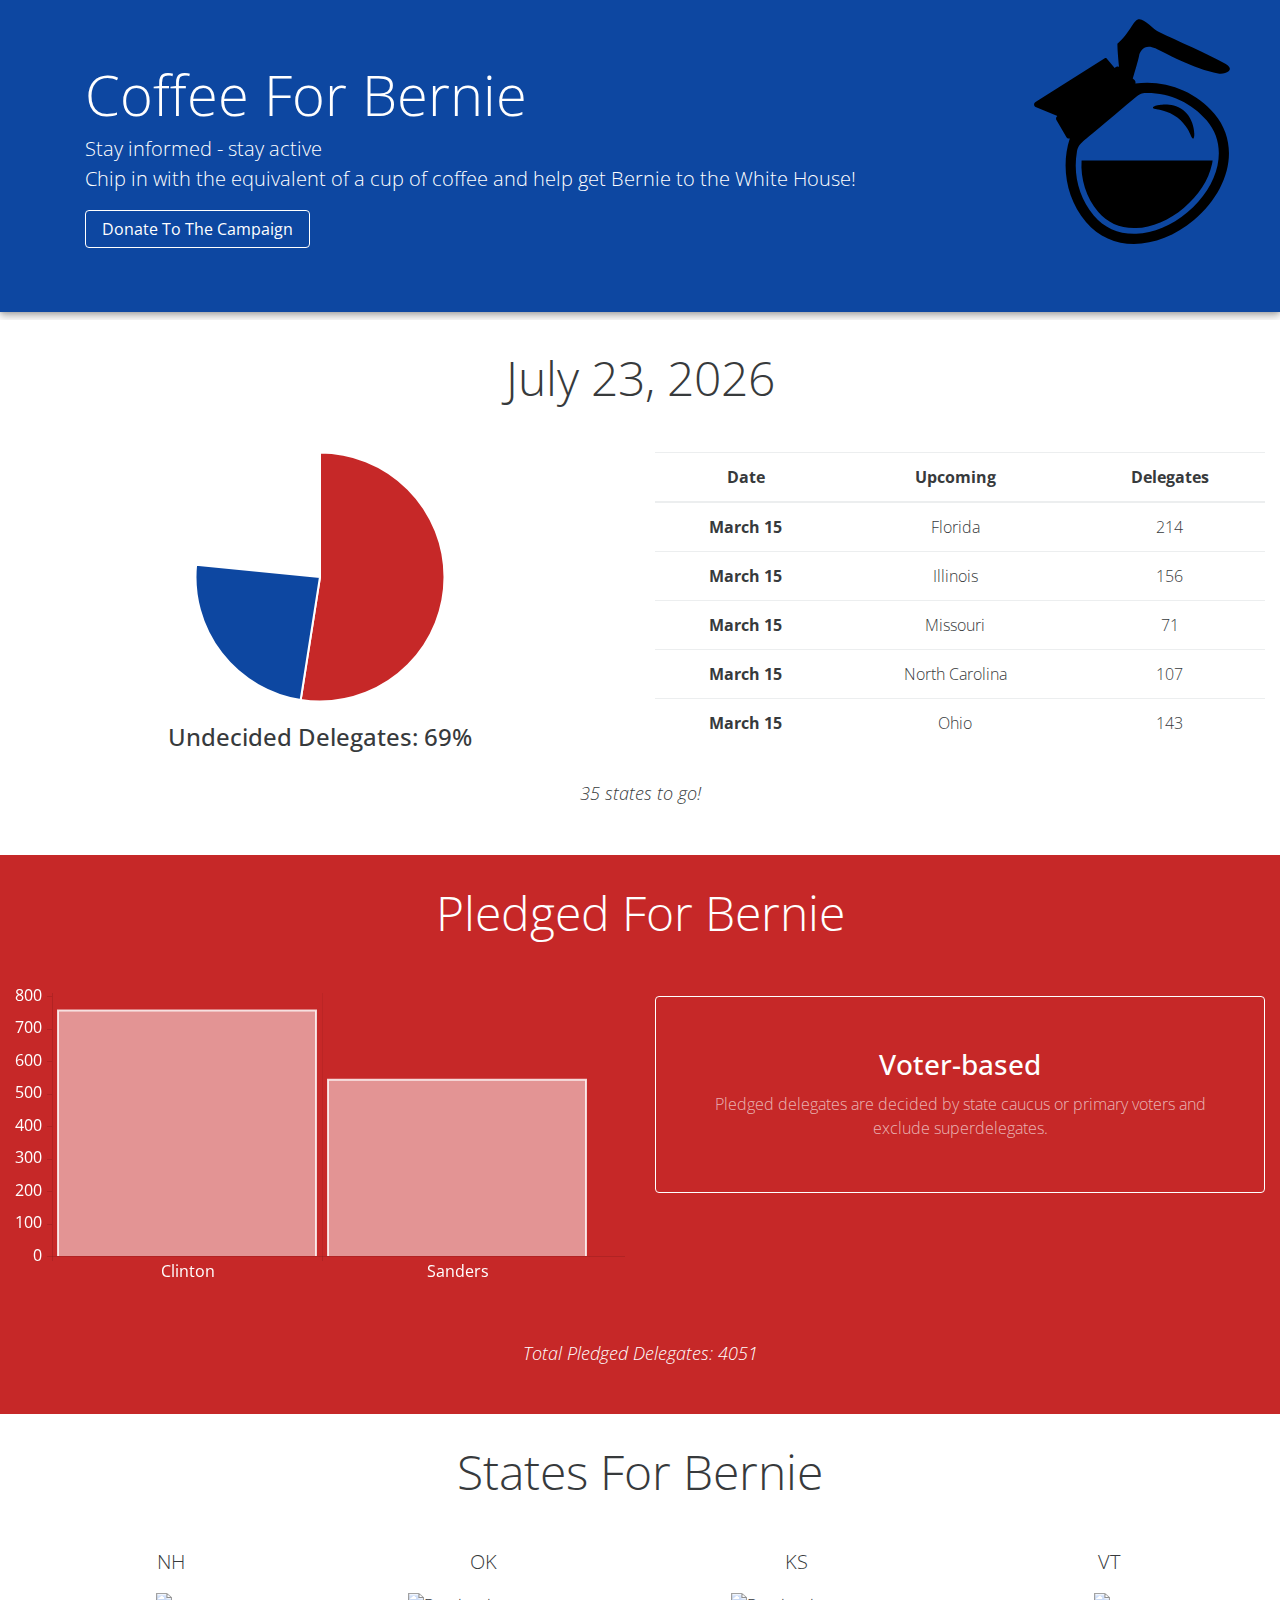
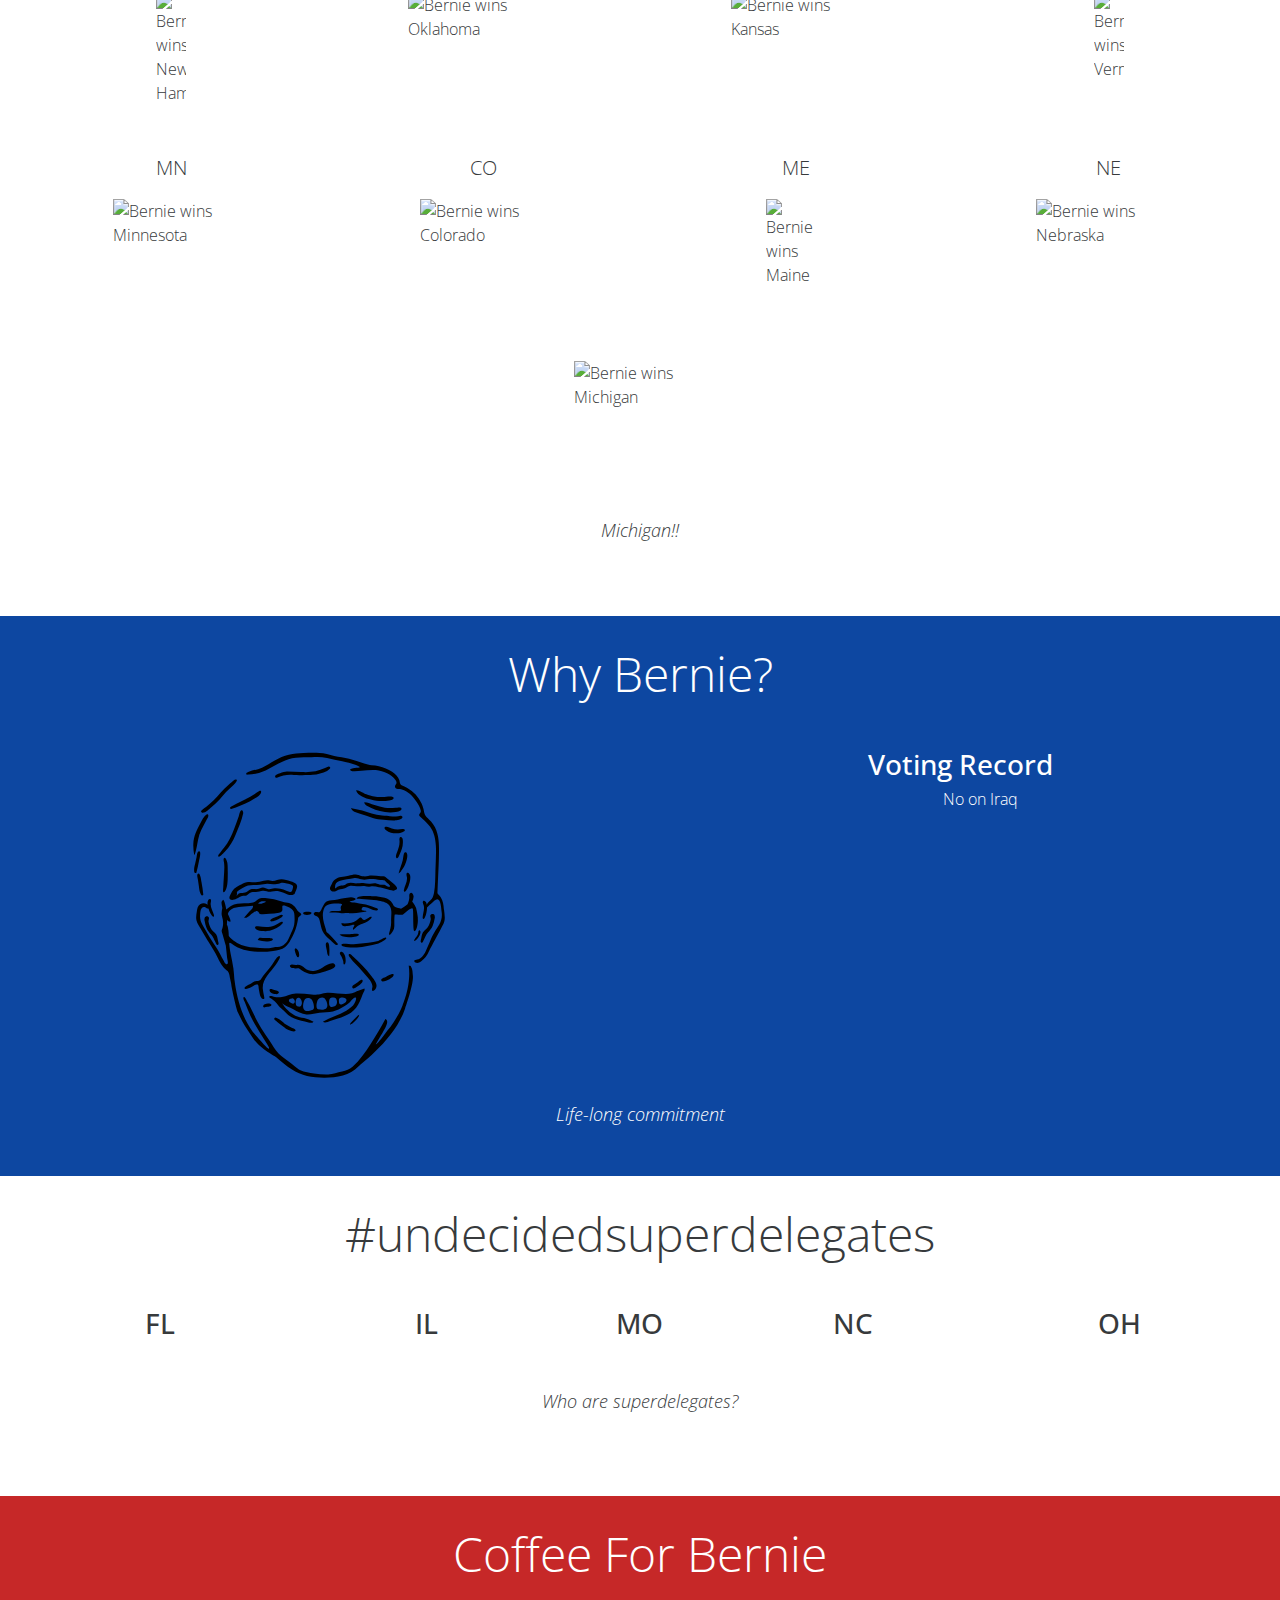
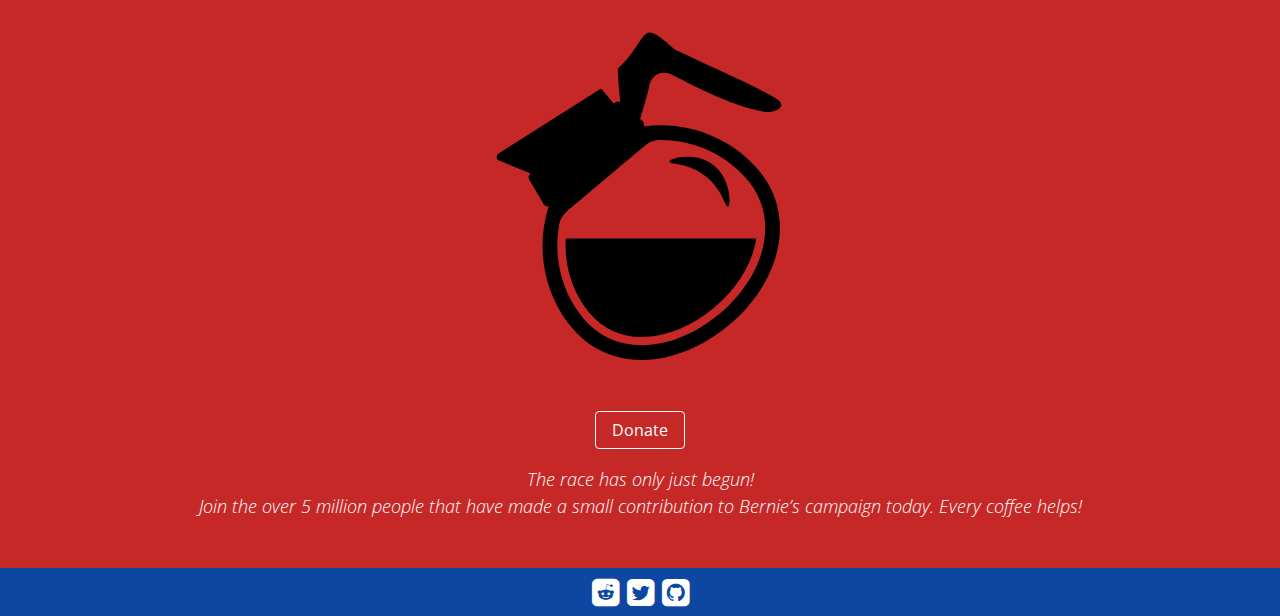
==== index.html @ f427e5f8 "copy cuts" ====
<!DOCTYPE html>
<html lang="en" prefix="og: http://ogp.me/ns#">
<head itemscope itemtype="http://schema.org/Article">
    <meta charset="utf-8">
    <meta name="viewport" content="width=device-width, initial-scale=1.0, maximum-scale=1.0" />
    <meta http-equiv="x-ua-compatible" content="ie=edge">
    <title>Coffee For Bernie
    </title>
    <meta property="og:title" itemprop="name" content="Coffee For Bernie">
    <meta property="og:image" content="https://coffeeforbernie.github.io/img/coffeeforbernie.png">
    <link itemprop="image" href="//coffeeforbernie.github.io/img/berniecard.png">
    <meta property="og:url" content="index.html">
    <meta property="og:type" content="website">
    <meta name="twitter:card" content="summary_large_image">
    <meta name="twitter:site" content="coffeeforbernie">
    <meta property="og:description" itemprop="description" content="Keep running! Keep winning! Get Bernie a cup of coffee.">
    <meta name="description" content="Keep running! Keep winning! Get Bernie a cup of coffee.">
    <link rel="dns-prefetch" href="//go.berniesanders.com">
    <link rel="dns-prefetch" href="//twitter.com">
    <link rel="canonical" href="https://coffeeforbernie.github.io/">
    <link href='//fonts.googleapis.com/css?family=Open+Sans:300,700' rel='stylesheet' type='text/css'>
    <link rel="stylesheet" href="//maxcdn.bootstrapcdn.com/font-awesome/4.5.0/css/font-awesome.min.css">
    <link rel="stylesheet" href="css/bootstrap.css">
    <link rel="stylesheet" href="css/theme.css">
    <link rel="apple-touch-icon" sizes="57x57" href="img/favicons/apple-touch-icon-57x57.png">
    <link rel="apple-touch-icon" sizes="60x60" href="img/favicons/apple-touch-icon-60x60.png">
    <link rel="apple-touch-icon" sizes="72x72" href="img/favicons/apple-touch-icon-72x72.png">
    <link rel="apple-touch-icon" sizes="76x76" href="img/favicons/apple-touch-icon-76x76.png">
    <link rel="apple-touch-icon" sizes="114x114" href="img/favicons/apple-touch-icon-114x114.png">
    <link rel="apple-touch-icon" sizes="120x120" href="img/favicons/apple-touch-icon-120x120.png">
    <link rel="apple-touch-icon" sizes="144x144" href="img/favicons/apple-touch-icon-144x144.png">
    <link rel="apple-touch-icon" sizes="152x152" href="img/favicons/apple-touch-icon-152x152.png">
    <link rel="apple-touch-icon" sizes="180x180" href="img/favicons/apple-touch-icon-180x180.png">
    <link rel="icon" type="image/png" href="img/favicons/favicon-32x32.png" sizes="32x32">
    <link rel="icon" type="image/png" href="img/favicons/favicon-194x194.png" sizes="194x194">
    <link rel="icon" type="image/png" href="img/favicons/favicon-96x96.png" sizes="96x96">
    <link rel="icon" type="image/png" href="img/favicons/android-chrome-192x192.png" sizes="192x192">
    <link rel="icon" type="image/png" href="img/favicons/favicon-16x16.png" sizes="16x16">
    <link rel="manifest" href="img/favicons/manifest.json">
    <link rel="mask-icon" href="img/favicons/safari-pinned-tab.svg">
    <link rel="shortcut icon" href="img/favicons/favicon.ico">
    <meta name="msapplication-TileColor" content="#0d47a1">
    <meta name="msapplication-TileImage" content="/img/favicons/mstile-144x144.png">
    <meta name="msapplication-config" content="/img/favicons/browserconfig.xml">
    <meta name="theme-color" content="#ffffff">
    <script>
        (function(i,s,o,g,r,a,m){i['GoogleAnalyticsObject']=r;i[r]=i[r]||function(){
                    (i[r].q=i[r].q||[]).push(arguments)},i[r].l=1*new Date();a=s.createElement(o),
                m=s.getElementsByTagName(o)[0];a.async=1;a.src=g;m.parentNode.insertBefore(a,m)
        })(window,document,'script','//www.google-analytics.com/analytics.js','ga');

        ga('create', 'UA-75038582-1', 'auto');
        ga('send', 'pageview');
    </script>
</head>
<body>
    <div class="modal fade" id="coffeeModal" role="dialog">
        <div class="modal-dialog">
            <div class="modal-content">
                <div class="modal-header">
                    <button type="button" class="close" data-dismiss="modal">&times;</button>
                    <h4 class="modal-title">Definition</h4>
                </div>
                <div class="modal-body">
                    <p>Coffee (n): A small donation made in support of a grassroots movement; a type of micro-donation.</p>
                </div>
                <div class="modal-footer">
                    <button type="button" class="btn btn-bern-modal" data-dismiss="modal">Close</button>
                </div>
            </div>
        </div>
    </div>
    <header>
        <div id="herojumbo" class="jumbotron jumbotron-fluid blue">
            <div class="container">
                <h1><a href="#" type="button" data-toggle="modal" data-target="#coffeeModal">Coffee</a> For Bernie</h1>
                <p class="lead">Stay informed - stay active<br>Chip in with the equivalent of a cup of coffee and help get Bernie to the White House!</br></p>
                <div id="bernielogo"><img src="img/coffee.svg" width="230" height="230"></div>
                <div id="donatejumbo"><a href="https://go.berniesanders.com" target="_blank" class="btn btn-bern-blue" role="button" data-toggle="tooltip" data-placement="bottom" title="Bernie's Official Site">Donate To The Campaign</a></div>
            </div>
        </div>
    </header>
    <main>
        <section id="delegatecount" class="white">
            <div class="container-fluid">
                <h2 id="datetime" class="display-4 m-b-3"></h2>
                <div class="row">
                    <div class="col-lg-6">
                        <div id="revolvingchart">
                            <canvas id="delegates" width="auto" height="auto"></canvas>
                            <h4 class="m-t-1">Undecided Delegates: <span id="percent"></span>%</h4>
                        </div>
                    </div>
                    <div class="col-lg-6">
                        <table class="table">
                            <thead>
                            <tr>
                                <th>Date</th>
                                <th>Upcoming</th>
                                <th>Delegates</th>
                            </tr>
                            </thead>
                            <tbody>
                            <tr>
                                <th scope="row">March 15</th>
                                <td>Florida</td>
                                <td>214</td>
                            </tr>
                            <tr>
                                <th scope="row">March 15</th>
                                <td>Illinois</td>
                                <td>156</td>
                            </tr>
                            <tr>
                                <th scope="row">March 15</th>
                                <td>Missouri</td>
                                <td>71</td>
                            </tr>
                            <tr>
                                <th scope="row">March 15</th>
                                <td>North Carolina</td>
                                <td>107</td>
                            </tr>
                            <tr>
                                <th scope="row">March 15</th>
                                <td>Ohio</td>
                                <td>143</td>
                            </tr>
                            </tbody>
                        </table>
                    </div>
                </div>
                <p class="note"><a href="//www.nytimes.com/interactive/2016/us/elections/primary-calendar-and-results.html" target="_blank"><span id="statecount">35</span> states to go!</a></p>
            </div>
        </section>
        <section id="upcomingvotes" class="red">
            <div class="container-fluid">
                <div class="row">
                        <h2 class="display-4">Pledged For Bernie</h2>
                    <div class="col-lg-6">
                        <div id="bar"><canvas id="delegateswon" width="auto" height="auto"></canvas></div>
                    </div>
                    <div class="col-lg-6">
                        <div id="delegatecard" class="card card-inverse">
                            <div class="card-block">
                                <h3 class="card-title text-xs-center">Voter-based</h3>
                                <div class="card-text text-xs-center">Pledged delegates are decided by state caucus or primary voters and exclude superdelegates.</div>
                            </div>
                        </div>
                    </div>
                </div>
            </div>
            <p class="note">Total Pledged Delegates: 4051</p>
        </section>
        <section id="berniestates" class="white">
            <div class="container-fluid">
                <h2 class="display-4">States For Bernie</h2>
                <div id="staterowone" class="row">
                    <div class="col-xs-3">
                        <p class="state">NH</p>
                        <img src="img/stateswon/new-hampshire.png" class="img-fluid" alt="Bernie wins New Hampshire" width="30" height="62">
                    </div>
                    <div class="col-xs-3">
                        <p class="state">OK</p>
                        <img src="img/stateswon/oklahoma.png" class="img-fluid" alt="Bernie wins Oklahoma" width="151" height="81">
                    </div>
                    <div class="col-xs-3">
                        <p class="state">KS</p>
                        <img src="img/stateswon/kansas.png" class="img-fluid" alt="Bernie wins Kansas" width="130" height="71">
                    </div>
                    <div class="col-xs-3">
                        <p class="state">VT</p>
                        <img src="img/stateswon/vermont.png" class="img-fluid" alt="Bernie wins Vermont" width="30" height="57">
                    </div>
                </div>
                <div id="staterowtwo" class="row">
                    <div class="col-xs-3">
                        <p class="state">MN</p>
                        <img src="img/stateswon/minnesota.png" class="img-fluid" alt="Bernie wins Minnesota" width="117" height="130">
                    </div>
                    <div class="col-xs-3">
                        <p class="state">CO</p>
                        <img src="img/stateswon/colorado.png" class="img-fluid" alt="Bernie wins Colorado" width="128" height="101">
                    </div>
                    <div class="col-xs-3">
                        <p class="state">ME</p>
                        <img src="img/stateswon/maine.png" class="img-fluid" alt="Bernie wins Maine" width="60" height="94">
                    </div>
                    <div class="col-xs-3">
                        <p class="state">NE</p>
                        <img src="img/stateswon/nebraska.png" class="img-fluid" alt="Bernie wins Nebraska" width="145" height="73">
                    </div>
                </div>
                <div id="staterowthree" class="row m-b-2">
                    <div class="col-xs-12">
                        <img src="img/stateswon/michigan.png" class="img-fluid" alt="Bernie wins Michigan" width="133" height="139">
                        <p class="note"><a href="http://www.npr.org/2016/03/08/469717046/michigan-mississippi-idaho-hawaii-primary-results" target="_blank">Michigan!!</a></p>
                    </div>
                </div>
            </div>
        </section>
        <section id="whybernie" class="blue">
            <div class="container-fluid">
                <div class="row">
                    <h2 class="display-4 m-b-3"><a href="#" type="button" data-toggle="modal" data-target="#coffeeModal">Why</a> Bernie?</h2>
                    <div class="col-sm-6">
                        <img src="img/bernie.svg" class="img-fluid" width="335" height="335">
                    </div>
                    <div class="col-sm-6">
                        <h3 class="text-xs-center">Voting Record</h3>
                        <ol class="text-xs-center">
                            <li>No on Iraq</li>
                            <li></li>
                            <li></li>
                        </ol>
                    </div>
                    <div class="col-sm-12"><p class="note">Life-long commitment</p></div>
                </div>
            </div>
        </section>
        <section id="superdelegates" class="white">
            <div class="container-fluid">
                <div class="row">
                    <div class="col-sm-12">
                        <h2 class="display-4 m-b-3">#undecidedsuperdelegates</h2>
                    </div>
                </div>
                <div class="row">
                    <div class="col-sm-3">
                        <h3>FL</h3>
                        <ol>
                            <li><a href="//twitter.com/intent/tweet?screen_name=AndrewTobias&text=Please%20cast%20your%20superdelegate%20vote%20for%20%40SenSanders!%20%23undecidedsuperdelegates" class="twitter-mention-button" alt="Andrew Tobias" data-size="large" data-dnt="true"></a></li>
                            <li><a href="//twitter.com/intent/tweet?screen_name=RepDWStweets&text=Please%20cast%20your%20superdelegate%20vote%20for%20%40SenSanders!%20%23undecidedsuperdelegates" class="twitter-mention-button" alt="Debbie Wasserman Schultz" data-size="large" data-dnt="true"></a></li>
                            <li><a href="//twitter.com/intent/tweet?screen_name=kathyfndzrundle&text=Please%20cast%20your%20superdelegate%20vote%20for%20%40SenSanders!%20%23undecidedsuperdelegates" class="twitter-mention-button" alt="Katherine Fernandez Rundle" data-size="large" data-dnt="true"></a></li>
                        </ol>
                    </div>
                    <div class="col-sm-2">
                        <h3>IL</h3>
                        <ol>
                            <li><a href="//twitter.com/intent/tweet?screen_name=BarackObama&text=Please%20cast%20your%20superdelegate%20vote%20for%20%40SenSanders!%20%23undecidedsuperdelegates" class="twitter-mention-button" alt="Barack Obama" data-size="large" data-dnt="true"></a></li>
                            <li><a href="//twitter.com/intent/tweet?screen_name=RepLipinski&text=Please%20cast%20your%20superdelegate%20vote%20for%20%40SenSanders!%20%23undecidedsuperdelegates" class="twitter-mention-button" alt="Dan Lipinski" data-size="large" data-dnt="true"></a></li>
                            <li><a href="//twitter.com/intent/tweet?screen_name=senirismartinez&text=Please%20cast%20your%20superdelegate%20vote%20for%20%40SenSanders!%20%23undecidedsuperdelegates" class="twitter-mention-button" alt="Iris Martinez" data-size="large" data-dnt="true"></a></li>
                        </ol>
                    </div>
                    <div class="col-sm-2">
                        <h3>MO</h3>
                        <ol>
                            <li><a href="//twitter.com/intent/tweet?screen_name=roytemple&text=Please%20cast%20your%20superdelegate%20vote%20for%20%40SenSanders!%20%23undecidedsuperdelegates" class="twitter-mention-button" alt="Roy Temple" data-size="large" data-dnt="true"></a></li>
                        </ol>
                    </div>
                    <div class="col-sm-2">
                        <h3>NC</h3>
                        <ol>
                            <li><a href="//twitter.com/intent/tweet?screen_name=joycebrayboy&text=Please%20cast%20your%20superdelegate%20vote%20for%20%40SenSanders!%20%23undecidedsuperdelegates" class="twitter-mention-button" alt="Joyce Brayboy" data-size="large" data-dnt="true"></a></li>
                            <li><a href="//twitter.com/intent/tweet?screen_name=patcothammeck&text=Please%20cast%20your%20superdelegate%20vote%20for%20%40SenSanders!%20%23undecidedsuperdelegates" class="twitter-mention-button" alt="Pat Cotham" data-size="large" data-dnt="true"></a></li>
                        </ol>
                    </div>
                    <div class="col-sm-3">
                        <h3>OH</h3>
                        <ol>
                            <li><a href="//twitter.com/intent/tweet?screen_name=DavidPepper&text=Please%20cast%20your%20superdelegate%20vote%20for%20%40SenSanders!%20%23undecidedsuperdelegates" class="twitter-mention-button" alt="David A. Pepper" data-size="large" data-dnt="true"></a></li>
                            <li><a href="//twitter.com/intent/tweet?screen_name=rhinelana&text=Please%20cast%20your%20superdelegate%20vote%20for%20%40SenSanders!%20%23undecidedsuperdelegates" class="twitter-mention-button" alt="Rhine McLin" data-size="large" data-dnt="true"></a></li>
                        </ol>
                    </div>
                </div>
                <p class="note"><a href="//en.wikipedia.org/wiki/List_of_Democratic_Party_superdelegates,_2016" target="_blank">Who are superdelegates?</a></p>
            </div>
        </section>
        <section id="donate" class="red">
            <div class="container-fluid">
                <div class="row">
                    <h2 class="display-4 m-b-3"><a href="#" type="button" data-toggle="modal" data-target="#coffeeModal">Coffee</a> For Bernie</h2>
                    <div class="col-sm-12">
                        <img src="img/coffee.svg" class="img-fluid" width="335" height="335">
                        <div id="calltoaction" class="text-xs-center m-t-3"><a href="//go.berniesanders.com" target="_blank" class="btn btn-bern-red" data-toggle="tooltip" data-placement="top" title="Bernie's Official Site">Donate</a></div>
                        <p class="note">The race has only just begun!
                        <br>Join the over 5 million people that have made a small contribution to Bernie’s campaign today. Every coffee helps!</br></p>
                    </div>
                </div>
            </div>
        </section>
    </main>
    <footer>
        <div id="footer" class="container-fluid blue">
            <div class="row">
                <div class="col-sm-12">
                    <div class="social">
                        <a href="//reddit.com/u/coffeeforbernie" target="_blank"><i class="fa fa-reddit-square"></i></a>
                        <a href="//twitter.com/coffeeforbernie" target="_blank"><i class="fa fa-twitter-square"></i></a>
                        <a href="//github.com/coffeeforbernie/coffeeforbernie.github.io" target="_blank"><i class="fa fa-github-square"></i></a>
                    </div>
                </div>
            </div>
        </div>
    </footer>
    <script src="js/charts.js"></script>
    <script src="js/functions.js"></script>
    <script src="js/jquery.js"></script>
    <script src="js/tether.js"></script>
    <script src="js/bootstrap.js"></script>
    <script>
        $(function () {
            $('[data-toggle="tooltip"]').tooltip()
        })
    </script>
    <script>!function(d,s,id){var js,fjs=d.getElementsByTagName(s)[0],p=/^http:/.test(d.location)?'http':'https';if(!d.getElementById(id)){js=d.createElement(s);js.id=id;js.src=p+'://platform.twitter.com/widgets.js';fjs.parentNode.insertBefore(js,fjs);}}(document, 'script', 'twitter-wjs');</script>
</body>
</html>
---- css/theme.css ----
.note {
  font-size: 1.15rem;
  font-style: italic;
  text-align: center;
  margin-top: 1rem; }

.strike {
  text-decoration: line-through; }

.state {
  font-size: 1.25rem;
  font-weight: 300;
  text-align: center;
  margin-top: 1rem; }

#superdelegates h2 {
  -ms-word-break: break-all;
  word-break: break-all;
  -webkit-hyphens: auto;
  -moz-hyphens: auto;
  hyphens: auto; }

.display-4 {
  font-size: 3rem; }

html {
  font-size: 16px; }

body {
  font-family: "Open Sans", sans-serif;
  font-weight: 300; }

header {
  box-shadow: 0 0 0.25rem rgba(0, 0, 0, 0.18), 0 0.25rem 0.5rem rgba(0, 0, 0, 0.3);
  margin-bottom: .5rem; }

h1 {
  color: #ffffff;
  font-size: 3rem;
  font-weight: 300; }

h2 {
  text-align: center; }

section {
  padding: 2rem 0;
  min-height: 20rem; }

section a {
  color: inherit; }

a:focus, :focus, .btn:focus, a:focus {
  outline: 0; }

a:focus {
  outline-offset: 0; }

a:focus, a:hover {
  color: inherit; }

#herojumbo {
  text-align: center;
  margin-bottom: 0;
  position: relative; }

#herojumbo a, #herojumbo .lead {
  color: #ffffff; }

#bernielogo {
  margin-top: 2rem;
  margin-bottom: 2rem; }

.btn-bern-blue, .btn-bern-red, .btn-bern-modal {
  color: #ffffff;
  border-color: #ffffff;
  background: transparent none; }

.btn-bern-blue:hover, .btn-bern-modal:hover {
  background-color: #C62828; }

.btn-bern-modal, .btn-bern-red:hover {
  background-color: #0D47A1; }

.red h2 {
  color: #ffffff; }
.red .note {
  color: #ffffff; }
.red a {
  color: #ffffff; }

.red {
  background-color: #C62828; }

.red .img-fluid {
  margin: auto; }

.white {
  background-color: #ffffff; }

.blue {
  background-color: #0D47A1;
  color: #ffffff; }

.blue .img-fluid {
  margin: auto; }

.blue h2 {
  color: #ffffff; }
.blue .note {
  color: #ffffff; }
.blue a {
  color: #ffffff; }

#staterowone, #staterowtwo {
  margin: 2rem 0; }

#berniestates .img-fluid {
  margin: auto; }

#superdelegates {
  text-align: center; }

#superdelegates ol {
  margin: 0;
  padding: 0;
  list-style-type: none; }

#superdelegates ol {
  margin-bottom: 2rem; }

#whybernie li {
  list-style: none; }

#delegateswon {
  max-width: 100% !important;
  width: 100%;
  height: auto; }

#bar {
  padding: 2rem 0;
  text-align: center; }

#delegates {
  max-width: 100%;
  width: 15.63rem;
  height: 15.63rem; }

#revolvingchart {
  text-align: center;
  margin-bottom: 3rem; }

.table, thead th, .table td, .table th {
  text-align: center; }

#delegatecard, #donatecard {
  margin: 3rem auto;
  background-color: inherit;
  border-color: #ffffff; }

.card-block {
  padding: 3.25rem; }

.modal-header {
  border-bottom: 1px solid #C62828; }

.modal-footer {
  border-top: 1px solid #C62828; }

button.close {
  color: #0D47A1; }

button.close:hover {
  color: #C62828; }

.social {
  text-align: center;
  font-size: 2rem;
  vertical-align: middle; }

.fa {
  color: #ffffff; }

.social .fa {
  cursor: pointer; }

.social .fa:hover {
  color: #C62828; }

@media (min-width: 48rem) {
  h1 {
    font-size: 3.5rem; }

  .btn-bern {
    width: auto; }

  #revolvingchart {
    margin-bottom: 0; } }
@media (min-width: 62em) {
  #delegateswon {
    min-width: 250px;
    min-height: 250px; } }
@media (min-width: 75em) {
  #herojumbo {
    text-align: left; }

  #bernielogo {
    position: absolute;
    top: 1rem;
    right: 2rem;
    margin-top: 0;
    margin-bottom: 0; } }

/*# sourceMappingURL=theme.css.map */
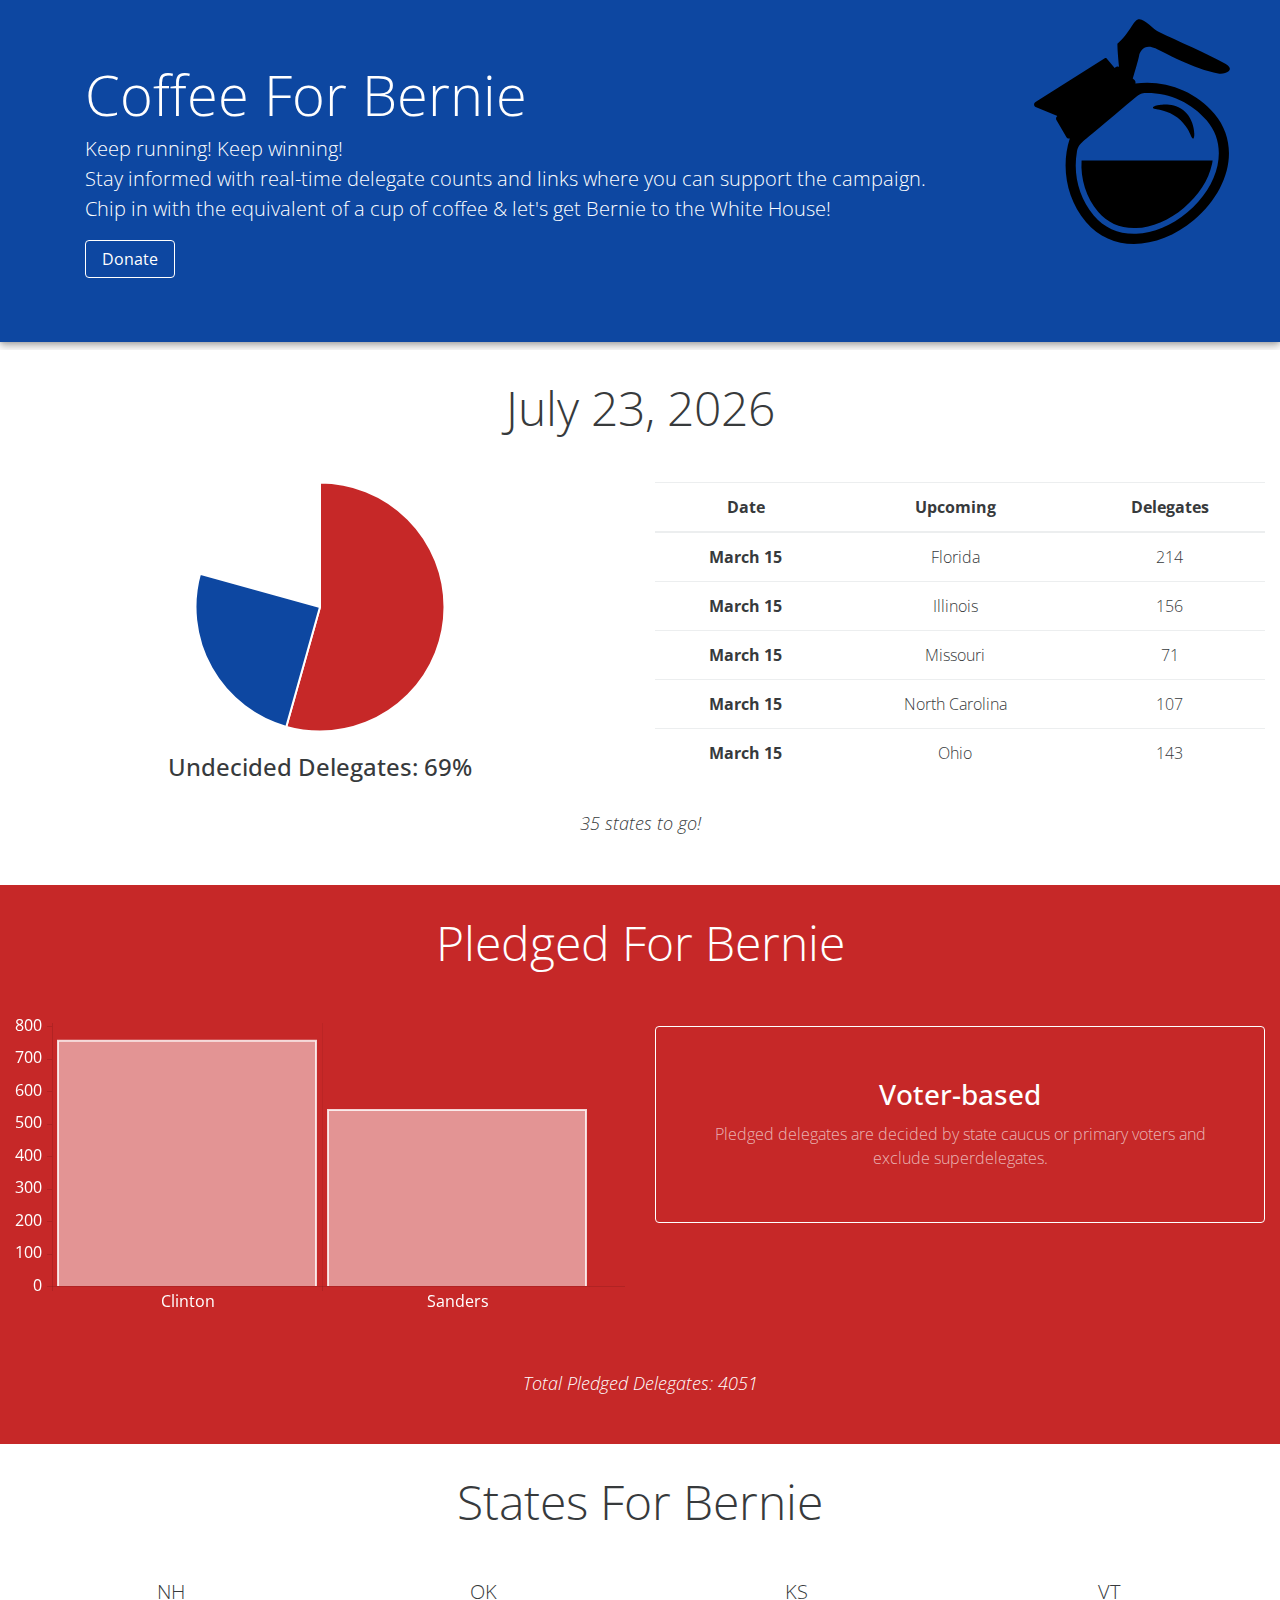
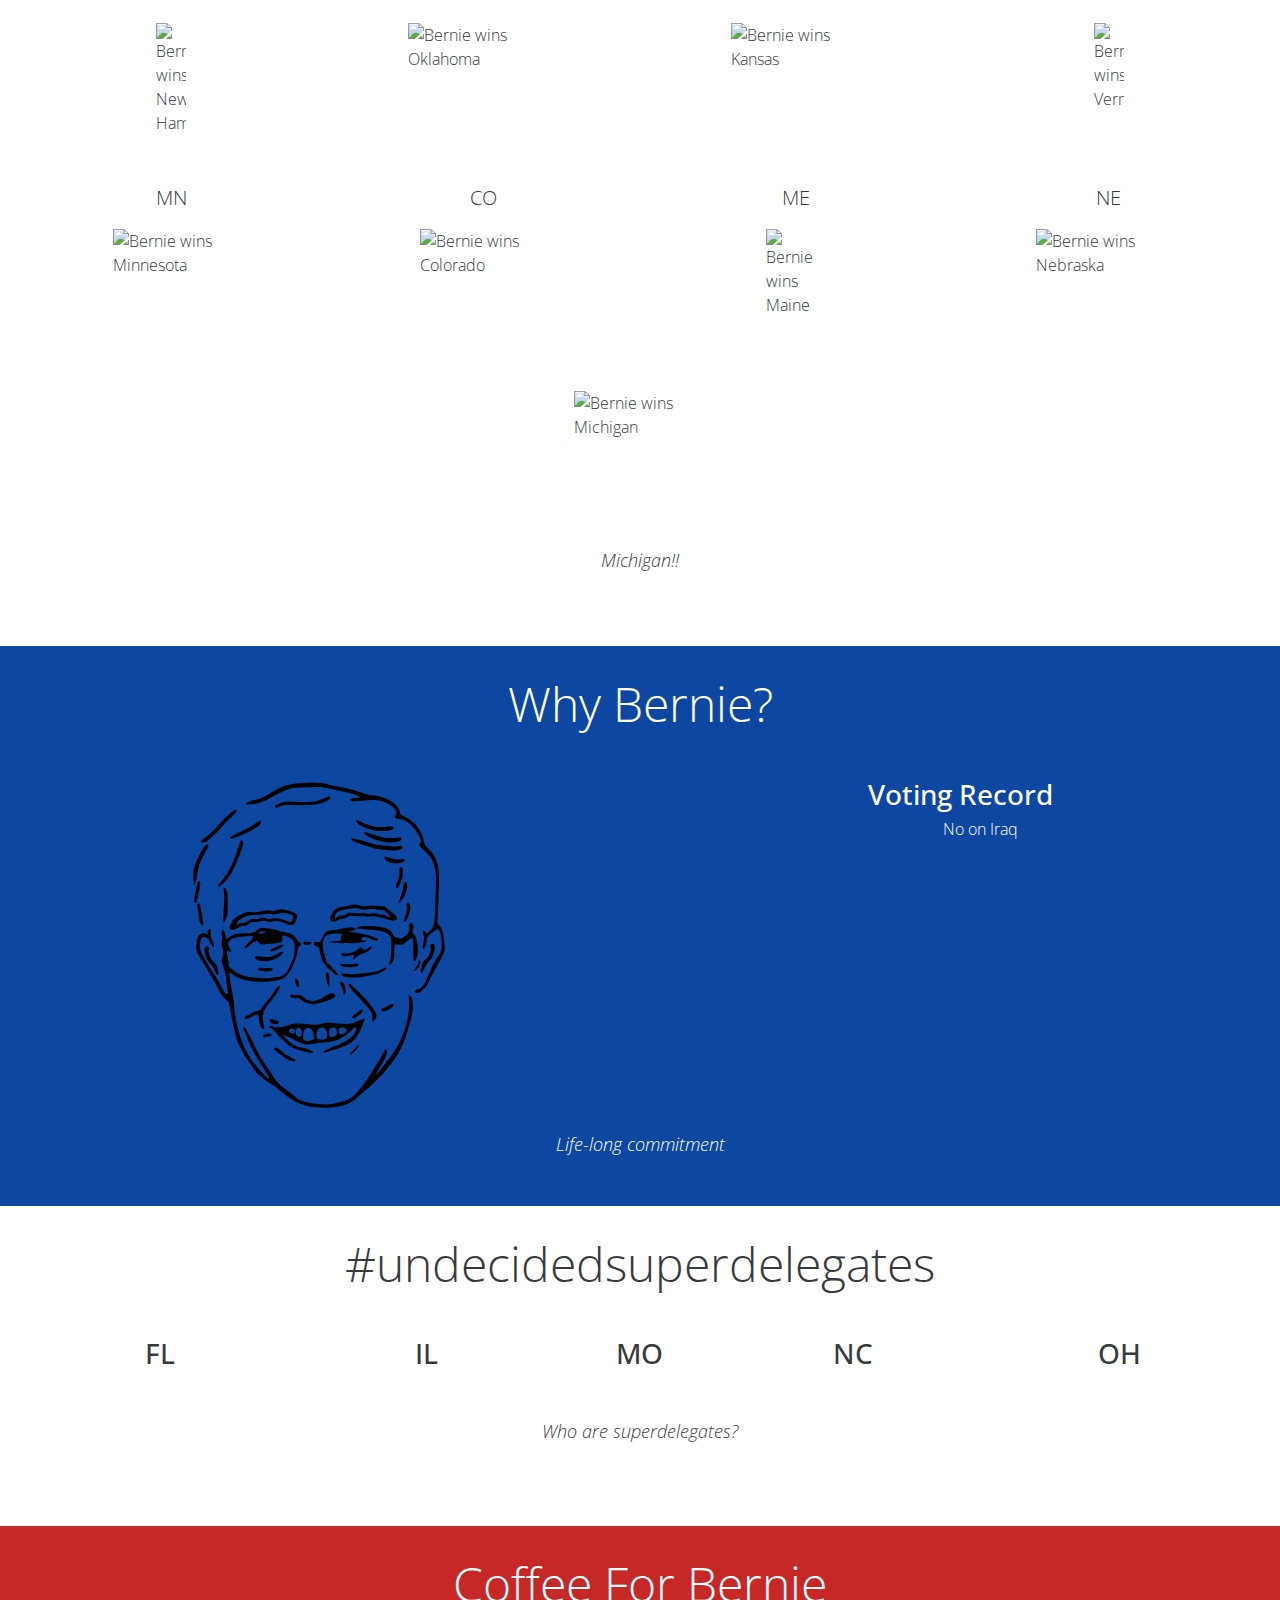
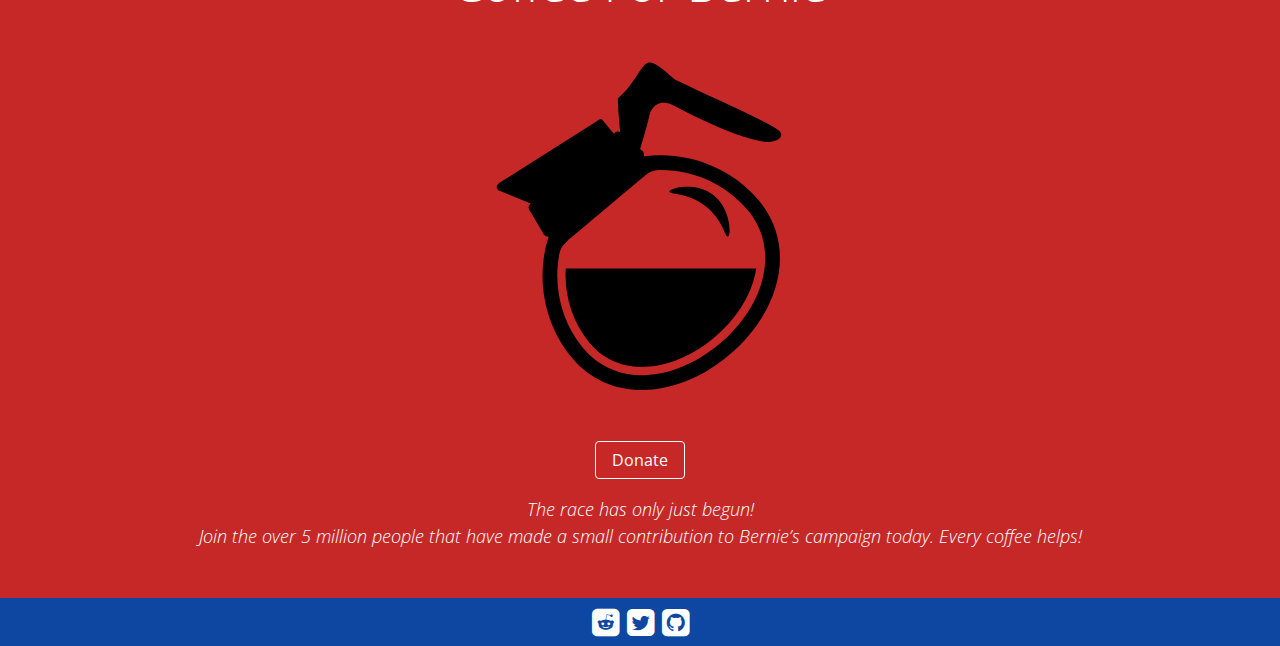
==== commit 834b2d84: "fixing incorrect html code" ====
--- a/index.html
+++ b/index.html
@@ -1,19 +1,15 @@
 <!DOCTYPE html>
 <html lang="en" prefix="og: http://ogp.me/ns#">
-<head itemscope itemtype="http://schema.org/Article">
+<head>
     <meta charset="utf-8">
     <meta name="viewport" content="width=device-width, initial-scale=1.0, maximum-scale=1.0" />
     <meta http-equiv="x-ua-compatible" content="ie=edge">
-    <title>Coffee For Bernie
-    </title>
-    <meta property="og:title" itemprop="name" content="Coffee For Bernie">
+    <title>Coffee For Bernie</title>
     <meta property="og:image" content="https://coffeeforbernie.github.io/img/coffeeforbernie.png">
-    <link itemprop="image" href="//coffeeforbernie.github.io/img/berniecard.png">
     <meta property="og:url" content="index.html">
     <meta property="og:type" content="website">
     <meta name="twitter:card" content="summary_large_image">
     <meta name="twitter:site" content="coffeeforbernie">
-    <meta property="og:description" itemprop="description" content="Keep running! Keep winning! Get Bernie a cup of coffee.">
     <meta name="description" content="Keep running! Keep winning! Get Bernie a cup of coffee.">
     <link rel="dns-prefetch" href="//go.berniesanders.com">
     <link rel="dns-prefetch" href="//twitter.com">
@@ -74,9 +70,12 @@
         <div id="herojumbo" class="jumbotron jumbotron-fluid blue">
             <div class="container">
                 <h1><a href="#" type="button" data-toggle="modal" data-target="#coffeeModal">Coffee</a> For Bernie</h1>
-                <p class="lead">Stay informed - stay active<br>Chip in with the equivalent of a cup of coffee and help get Bernie to the White House!</br></p>
+                <p class="lead">Keep running! Keep winning!
+                    <br/>Stay informed with real-time delegate counts and links where you can support the campaign.
+                    <br/>Chip in with the equivalent of a cup of coffee & let's get Bernie to the White House!
+                </p>
                 <div id="bernielogo"><img src="img/coffee.svg" width="230" height="230"></div>
-                <div id="donatejumbo"><a href="https://go.berniesanders.com" target="_blank" class="btn btn-bern-blue" role="button" data-toggle="tooltip" data-placement="bottom" title="Bernie's Official Site">Donate To The Campaign</a></div>
+                <div id="donatejumbo"><a href="https://go.berniesanders.com" target="_blank" class="btn btn-bern-blue" role="button" data-toggle="tooltip" data-placement="bottom" title="Bernie's Official Site">Donate</a></div>
             </div>
         </div>
     </header>
@@ -229,37 +228,37 @@
                     <div class="col-sm-3">
                         <h3>FL</h3>
                         <ol>
-                            <li><a href="//twitter.com/intent/tweet?screen_name=AndrewTobias&text=Please%20cast%20your%20superdelegate%20vote%20for%20%40SenSanders!%20%23undecidedsuperdelegates" class="twitter-mention-button" alt="Andrew Tobias" data-size="large" data-dnt="true"></a></li>
-                            <li><a href="//twitter.com/intent/tweet?screen_name=RepDWStweets&text=Please%20cast%20your%20superdelegate%20vote%20for%20%40SenSanders!%20%23undecidedsuperdelegates" class="twitter-mention-button" alt="Debbie Wasserman Schultz" data-size="large" data-dnt="true"></a></li>
-                            <li><a href="//twitter.com/intent/tweet?screen_name=kathyfndzrundle&text=Please%20cast%20your%20superdelegate%20vote%20for%20%40SenSanders!%20%23undecidedsuperdelegates" class="twitter-mention-button" alt="Katherine Fernandez Rundle" data-size="large" data-dnt="true"></a></li>
+                            <li><a href="//twitter.com/intent/tweet?screen_name=AndrewTobias&text=Please%20cast%20your%20superdelegate%20vote%20for%20%40SenSanders!%20%23undecidedsuperdelegates" class="twitter-mention-button" title="Andrew Tobias" data-size="large" data-dnt="true"></a></li>
+                            <li><a href="//twitter.com/intent/tweet?screen_name=RepDWStweets&text=Please%20cast%20your%20superdelegate%20vote%20for%20%40SenSanders!%20%23undecidedsuperdelegates" class="twitter-mention-button" title="Debbie Wasserman Schultz" data-size="large" data-dnt="true"></a></li>
+                            <li><a href="//twitter.com/intent/tweet?screen_name=kathyfndzrundle&text=Please%20cast%20your%20superdelegate%20vote%20for%20%40SenSanders!%20%23undecidedsuperdelegates" class="twitter-mention-button" title="Katherine Fernandez Rundle" data-size="large" data-dnt="true"></a></li>
                         </ol>
                     </div>
                     <div class="col-sm-2">
                         <h3>IL</h3>
                         <ol>
-                            <li><a href="//twitter.com/intent/tweet?screen_name=BarackObama&text=Please%20cast%20your%20superdelegate%20vote%20for%20%40SenSanders!%20%23undecidedsuperdelegates" class="twitter-mention-button" alt="Barack Obama" data-size="large" data-dnt="true"></a></li>
-                            <li><a href="//twitter.com/intent/tweet?screen_name=RepLipinski&text=Please%20cast%20your%20superdelegate%20vote%20for%20%40SenSanders!%20%23undecidedsuperdelegates" class="twitter-mention-button" alt="Dan Lipinski" data-size="large" data-dnt="true"></a></li>
-                            <li><a href="//twitter.com/intent/tweet?screen_name=senirismartinez&text=Please%20cast%20your%20superdelegate%20vote%20for%20%40SenSanders!%20%23undecidedsuperdelegates" class="twitter-mention-button" alt="Iris Martinez" data-size="large" data-dnt="true"></a></li>
+                            <li><a href="//twitter.com/intent/tweet?screen_name=BarackObama&text=Please%20cast%20your%20superdelegate%20vote%20for%20%40SenSanders!%20%23undecidedsuperdelegates" class="twitter-mention-button" title="Barack Obama" data-size="large" data-dnt="true"></a></li>
+                            <li><a href="//twitter.com/intent/tweet?screen_name=RepLipinski&text=Please%20cast%20your%20superdelegate%20vote%20for%20%40SenSanders!%20%23undecidedsuperdelegates" class="twitter-mention-button" title="Dan Lipinski" data-size="large" data-dnt="true"></a></li>
+                            <li><a href="//twitter.com/intent/tweet?screen_name=senirismartinez&text=Please%20cast%20your%20superdelegate%20vote%20for%20%40SenSanders!%20%23undecidedsuperdelegates" class="twitter-mention-button" title="Iris Martinez" data-size="large" data-dnt="true"></a></li>
                         </ol>
                     </div>
                     <div class="col-sm-2">
                         <h3>MO</h3>
                         <ol>
-                            <li><a href="//twitter.com/intent/tweet?screen_name=roytemple&text=Please%20cast%20your%20superdelegate%20vote%20for%20%40SenSanders!%20%23undecidedsuperdelegates" class="twitter-mention-button" alt="Roy Temple" data-size="large" data-dnt="true"></a></li>
+                            <li><a href="//twitter.com/intent/tweet?screen_name=roytemple&text=Please%20cast%20your%20superdelegate%20vote%20for%20%40SenSanders!%20%23undecidedsuperdelegates" class="twitter-mention-button" title="Roy Temple" data-size="large" data-dnt="true"></a></li>
                         </ol>
                     </div>
                     <div class="col-sm-2">
                         <h3>NC</h3>
                         <ol>
-                            <li><a href="//twitter.com/intent/tweet?screen_name=joycebrayboy&text=Please%20cast%20your%20superdelegate%20vote%20for%20%40SenSanders!%20%23undecidedsuperdelegates" class="twitter-mention-button" alt="Joyce Brayboy" data-size="large" data-dnt="true"></a></li>
-                            <li><a href="//twitter.com/intent/tweet?screen_name=patcothammeck&text=Please%20cast%20your%20superdelegate%20vote%20for%20%40SenSanders!%20%23undecidedsuperdelegates" class="twitter-mention-button" alt="Pat Cotham" data-size="large" data-dnt="true"></a></li>
+                            <li><a href="//twitter.com/intent/tweet?screen_name=joycebrayboy&text=Please%20cast%20your%20superdelegate%20vote%20for%20%40SenSanders!%20%23undecidedsuperdelegates" class="twitter-mention-button" title="Joyce Brayboy" data-size="large" data-dnt="true"></a></li>
+                            <li><a href="//twitter.com/intent/tweet?screen_name=patcothammeck&text=Please%20cast%20your%20superdelegate%20vote%20for%20%40SenSanders!%20%23undecidedsuperdelegates" class="twitter-mention-button" title="Pat Cotham" data-size="large" data-dnt="true"></a></li>
                         </ol>
                     </div>
                     <div class="col-sm-3">
                         <h3>OH</h3>
                         <ol>
-                            <li><a href="//twitter.com/intent/tweet?screen_name=DavidPepper&text=Please%20cast%20your%20superdelegate%20vote%20for%20%40SenSanders!%20%23undecidedsuperdelegates" class="twitter-mention-button" alt="David A. Pepper" data-size="large" data-dnt="true"></a></li>
-                            <li><a href="//twitter.com/intent/tweet?screen_name=rhinelana&text=Please%20cast%20your%20superdelegate%20vote%20for%20%40SenSanders!%20%23undecidedsuperdelegates" class="twitter-mention-button" alt="Rhine McLin" data-size="large" data-dnt="true"></a></li>
+                            <li><a href="//twitter.com/intent/tweet?screen_name=DavidPepper&text=Please%20cast%20your%20superdelegate%20vote%20for%20%40SenSanders!%20%23undecidedsuperdelegates" class="twitter-mention-button" title="David A. Pepper" data-size="large" data-dnt="true"></a></li>
+                            <li><a href="//twitter.com/intent/tweet?screen_name=rhinelana&text=Please%20cast%20your%20superdelegate%20vote%20for%20%40SenSanders!%20%23undecidedsuperdelegates" class="twitter-mention-button" title="Rhine McLin" data-size="large" data-dnt="true"></a></li>
                         </ol>
                     </div>
                 </div>
@@ -274,7 +273,7 @@
                         <img src="img/coffee.svg" class="img-fluid" width="335" height="335">
                         <div id="calltoaction" class="text-xs-center m-t-3"><a href="//go.berniesanders.com" target="_blank" class="btn btn-bern-red" data-toggle="tooltip" data-placement="top" title="Bernie's Official Site">Donate</a></div>
                         <p class="note">The race has only just begun!
-                        <br>Join the over 5 million people that have made a small contribution to Bernie’s campaign today. Every coffee helps!</br></p>
+                        <br/>Join the over 5 million people that have made a small contribution to Bernie’s campaign today. Every coffee helps!</p>
                     </div>
                 </div>
             </div>
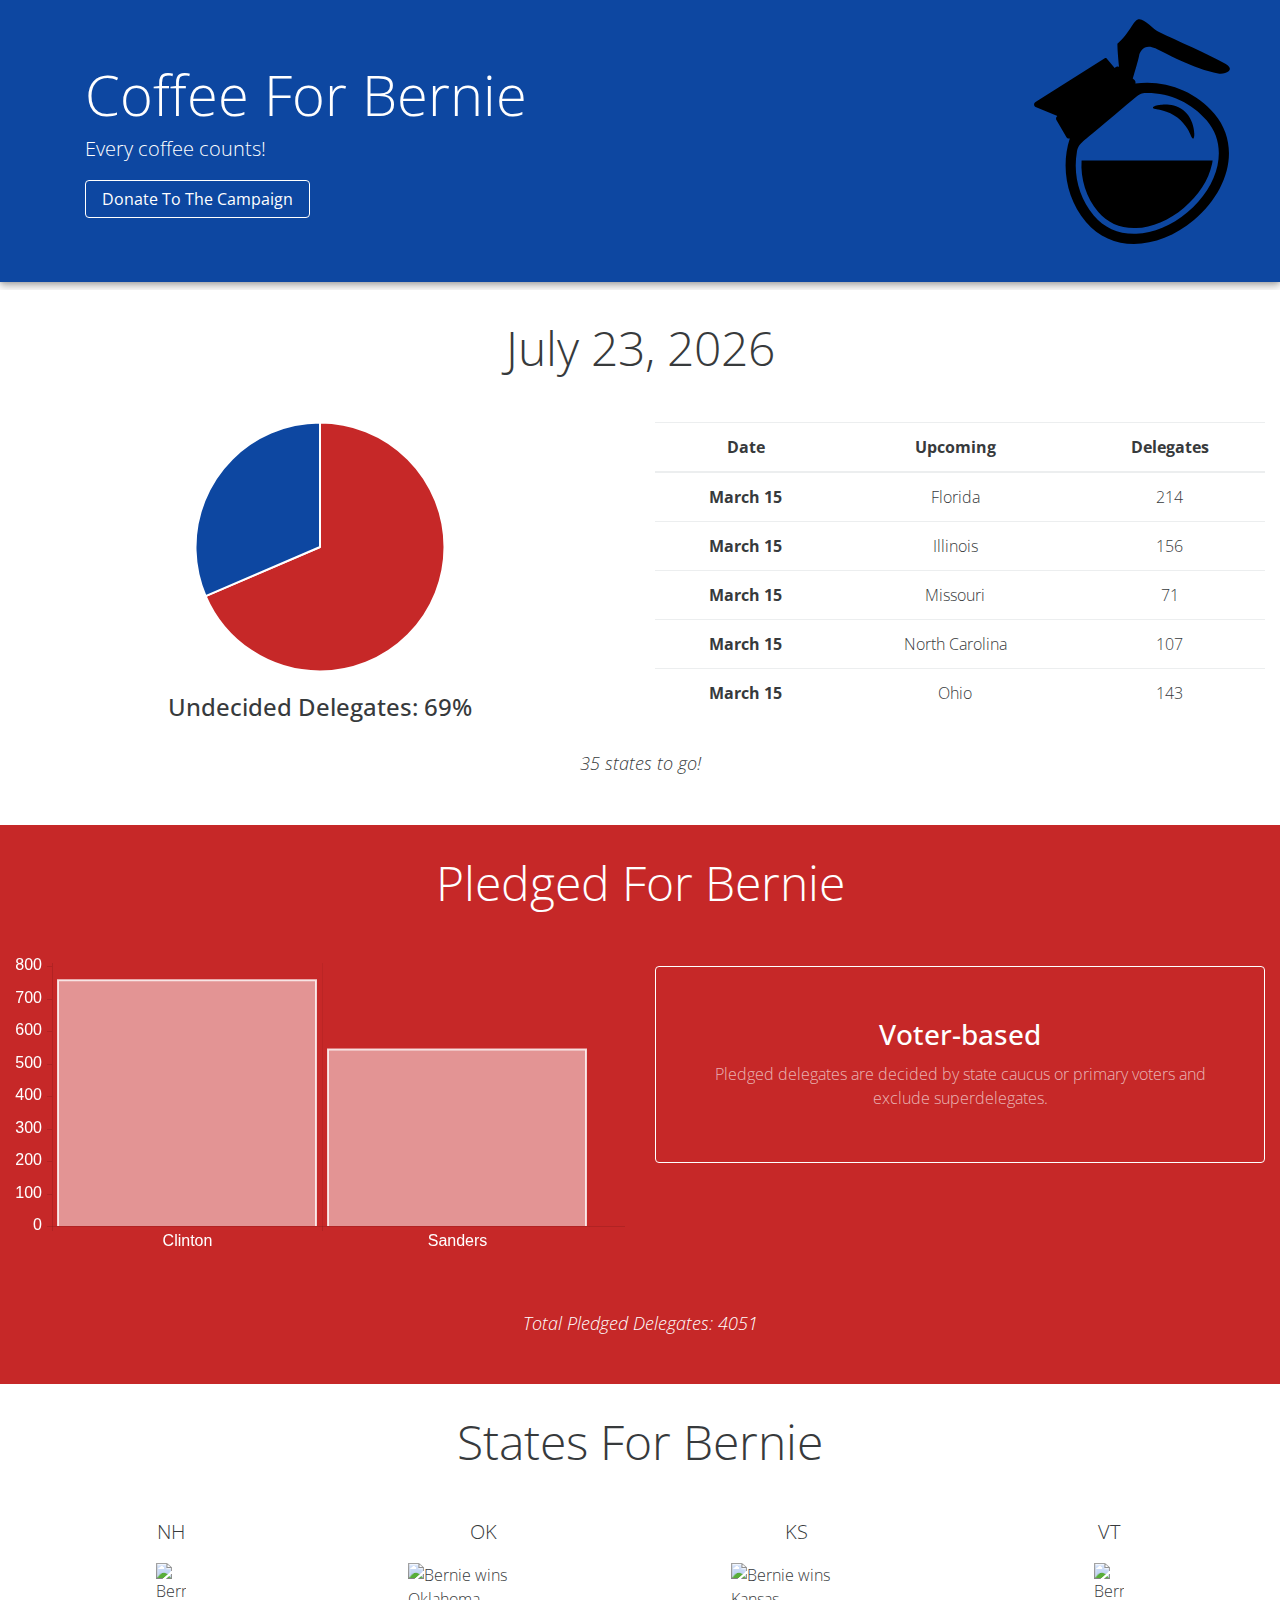
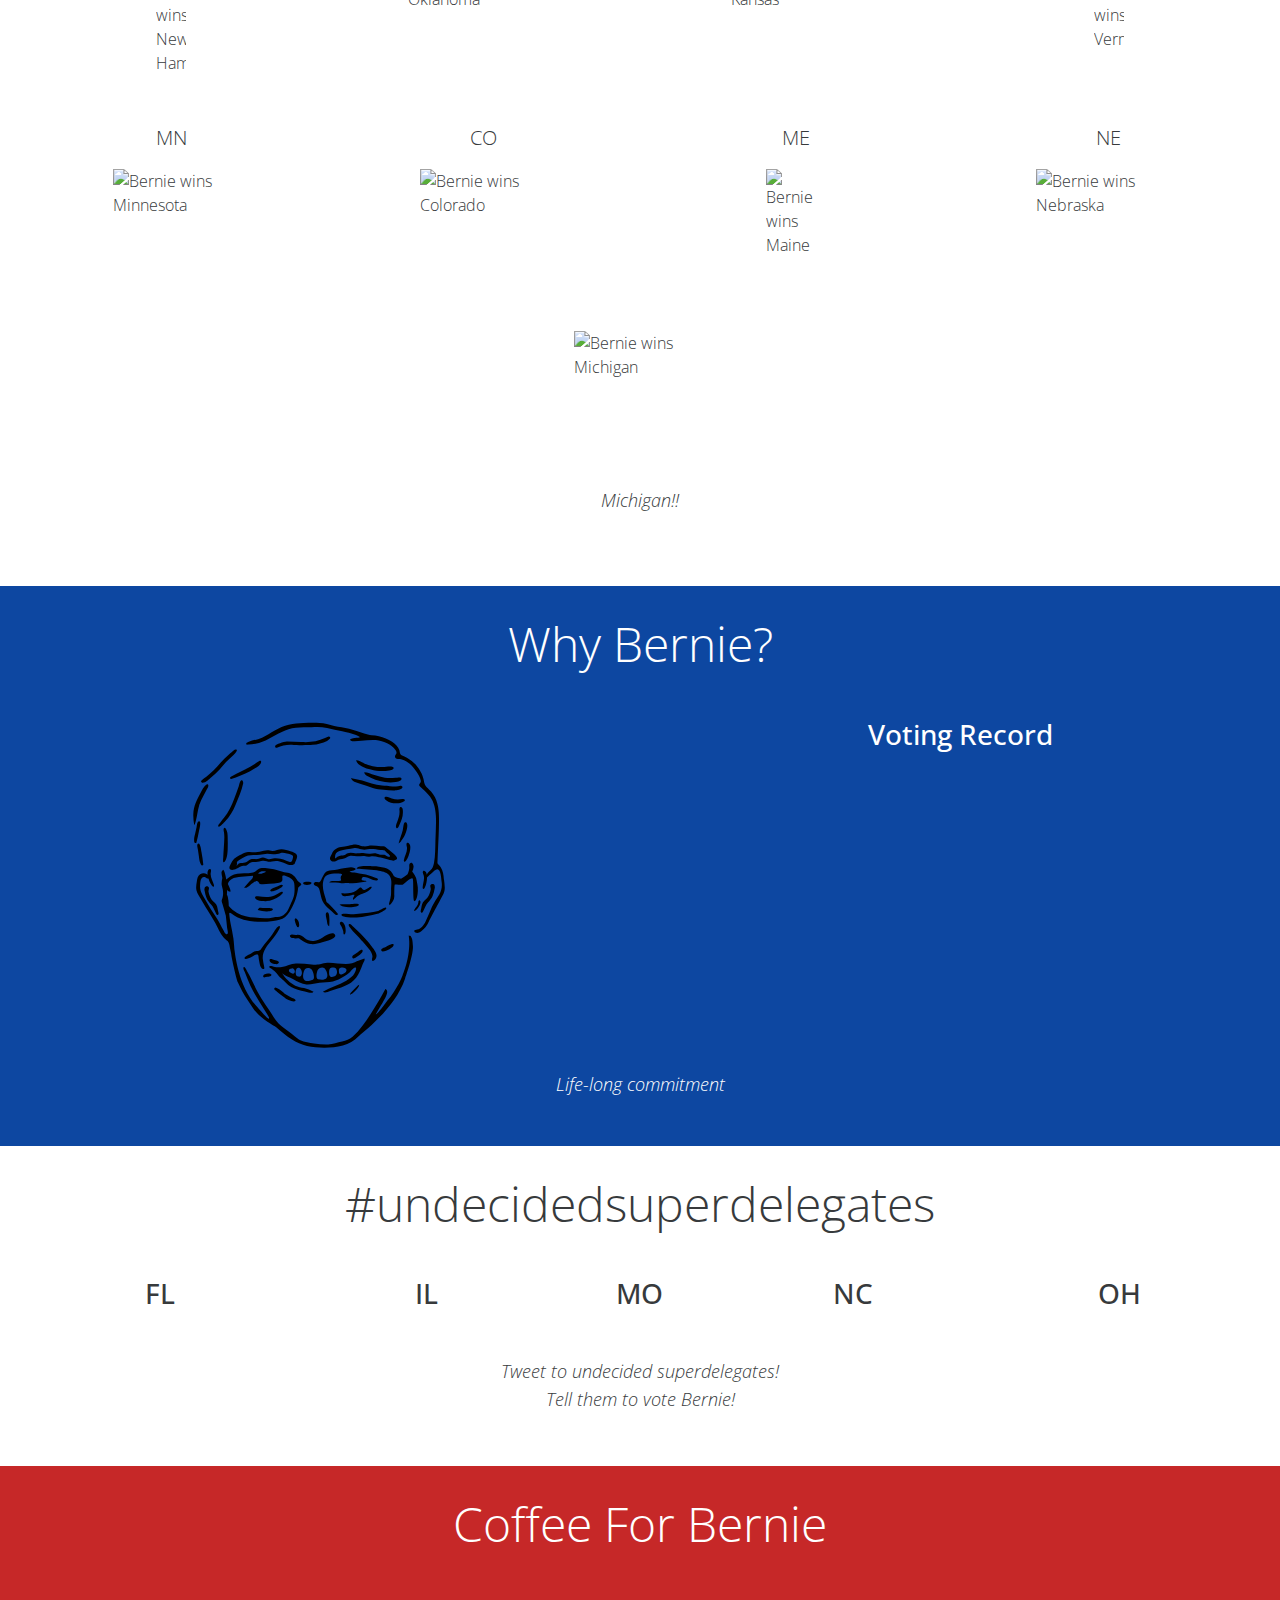
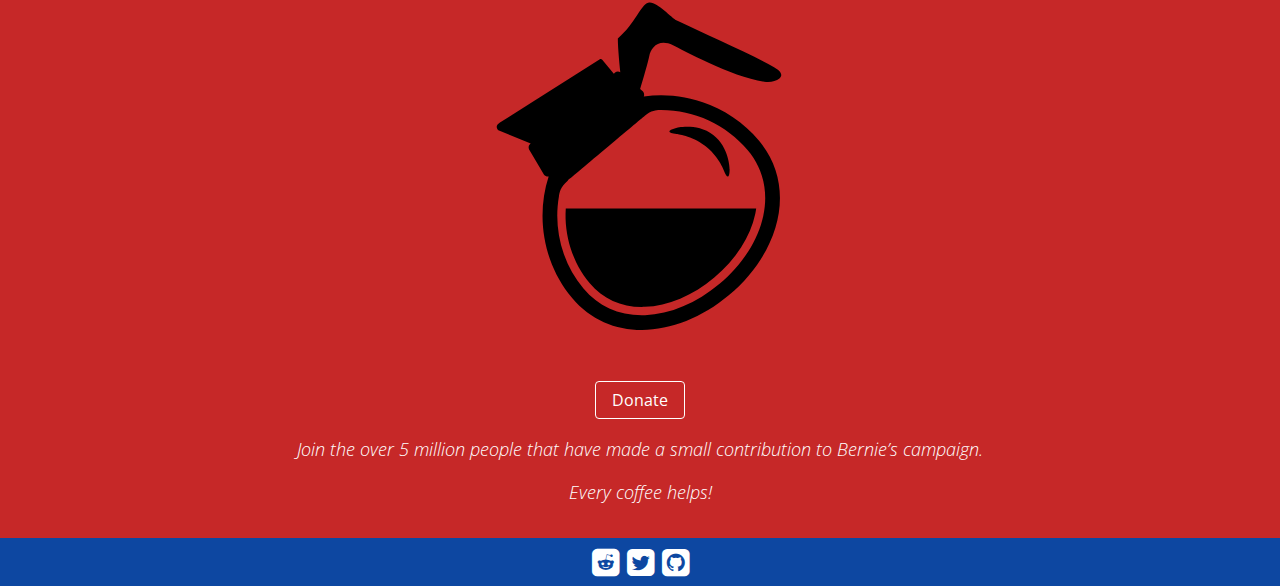
==== commit 89c2ea50: "Merged cleanup branch into master" ====
--- a/index.html
+++ b/index.html
@@ -1,15 +1,18 @@
 <!DOCTYPE html>
 <html lang="en" prefix="og: http://ogp.me/ns#">
-<head>
+<head itemscope itemtype="http://schema.org/Article">
     <meta charset="utf-8">
     <meta name="viewport" content="width=device-width, initial-scale=1.0, maximum-scale=1.0" />
     <meta http-equiv="x-ua-compatible" content="ie=edge">
     <title>Coffee For Bernie</title>
+    <meta property="og:title" itemprop="name" content="Coffee For Bernie">
     <meta property="og:image" content="https://coffeeforbernie.github.io/img/coffeeforbernie.png">
+    <link itemprop="image" href="//coffeeforbernie.github.io/img/berniecard.png">
     <meta property="og:url" content="index.html">
     <meta property="og:type" content="website">
     <meta name="twitter:card" content="summary_large_image">
     <meta name="twitter:site" content="coffeeforbernie">
+    <meta property="og:description" itemprop="description" content="Keep running! Keep winning! Get Bernie a cup of coffee.">
     <meta name="description" content="Keep running! Keep winning! Get Bernie a cup of coffee.">
     <link rel="dns-prefetch" href="//go.berniesanders.com">
     <link rel="dns-prefetch" href="//twitter.com">
@@ -59,6 +62,7 @@
                 </div>
                 <div class="modal-body">
                     <p>Coffee (n): A small donation made in support of a grassroots movement; a type of micro-donation.</p>
+                    <div class="text-xs-center">Bernie can do a lot with the equivalent of a cup of coffee!</div>
                 </div>
                 <div class="modal-footer">
                     <button type="button" class="btn btn-bern-modal" data-dismiss="modal">Close</button>
@@ -69,13 +73,10 @@
     <header>
         <div id="herojumbo" class="jumbotron jumbotron-fluid blue">
             <div class="container">
-                <h1><a href="#" type="button" data-toggle="modal" data-target="#coffeeModal">Coffee</a> For Bernie</h1>
-                <p class="lead">Keep running! Keep winning!
-                    <br/>Stay informed with real-time delegate counts and links where you can support the campaign.
-                    <br/>Chip in with the equivalent of a cup of coffee & let's get Bernie to the White House!
-                </p>
+                <h1>Coffee For Bernie</h1>
+                <p class="lead"><a href="#" type="button" data-toggle="modal" data-target="#coffeeModal">Every coffee counts!</a></p>
                 <div id="bernielogo"><img src="img/coffee.svg" width="230" height="230"></div>
-                <div id="donatejumbo"><a href="https://go.berniesanders.com" target="_blank" class="btn btn-bern-blue" role="button" data-toggle="tooltip" data-placement="bottom" title="Bernie's Official Site">Donate</a></div>
+                <div id="donatejumbo"><a href="https://go.berniesanders.com" target="_blank" class="btn btn-bern-blue" role="button" data-toggle="tooltip" data-placement="bottom" title="Bernie's Official Site">Donate To The Campaign</a></div>
             </div>
         </div>
     </header>
@@ -208,9 +209,9 @@
                     <div class="col-sm-6">
                         <h3 class="text-xs-center">Voting Record</h3>
                         <ol class="text-xs-center">
-                            <li>No on Iraq</li>
                             <li></li>
                             <li></li>
+                            <li></li>
                         </ol>
                     </div>
                     <div class="col-sm-12"><p class="note">Life-long commitment</p></div>
@@ -228,41 +229,41 @@
                     <div class="col-sm-3">
                         <h3>FL</h3>
                         <ol>
-                            <li><a href="//twitter.com/intent/tweet?screen_name=AndrewTobias&text=Please%20cast%20your%20superdelegate%20vote%20for%20%40SenSanders!%20%23undecidedsuperdelegates" class="twitter-mention-button" title="Andrew Tobias" data-size="large" data-dnt="true"></a></li>
-                            <li><a href="//twitter.com/intent/tweet?screen_name=RepDWStweets&text=Please%20cast%20your%20superdelegate%20vote%20for%20%40SenSanders!%20%23undecidedsuperdelegates" class="twitter-mention-button" title="Debbie Wasserman Schultz" data-size="large" data-dnt="true"></a></li>
-                            <li><a href="//twitter.com/intent/tweet?screen_name=kathyfndzrundle&text=Please%20cast%20your%20superdelegate%20vote%20for%20%40SenSanders!%20%23undecidedsuperdelegates" class="twitter-mention-button" title="Katherine Fernandez Rundle" data-size="large" data-dnt="true"></a></li>
+                            <li><a href="//twitter.com/intent/tweet?screen_name=AndrewTobias&text=Please%20cast%20your%20superdelegate%20vote%20for%20%40SenSanders!%20%23undecidedsuperdelegates" class="twitter-mention-button" alt="Andrew Tobias" data-size="large" data-dnt="true"></a></li>
+                            <li><a href="//twitter.com/intent/tweet?screen_name=RepDWStweets&text=Please%20cast%20your%20superdelegate%20vote%20for%20%40SenSanders!%20%23undecidedsuperdelegates" class="twitter-mention-button" alt="Debbie Wasserman Schultz" data-size="large" data-dnt="true"></a></li>
+                            <li><a href="//twitter.com/intent/tweet?screen_name=kathyfndzrundle&text=Please%20cast%20your%20superdelegate%20vote%20for%20%40SenSanders!%20%23undecidedsuperdelegates" class="twitter-mention-button" alt="Katherine Fernandez Rundle" data-size="large" data-dnt="true"></a></li>
                         </ol>
                     </div>
                     <div class="col-sm-2">
                         <h3>IL</h3>
                         <ol>
-                            <li><a href="//twitter.com/intent/tweet?screen_name=BarackObama&text=Please%20cast%20your%20superdelegate%20vote%20for%20%40SenSanders!%20%23undecidedsuperdelegates" class="twitter-mention-button" title="Barack Obama" data-size="large" data-dnt="true"></a></li>
-                            <li><a href="//twitter.com/intent/tweet?screen_name=RepLipinski&text=Please%20cast%20your%20superdelegate%20vote%20for%20%40SenSanders!%20%23undecidedsuperdelegates" class="twitter-mention-button" title="Dan Lipinski" data-size="large" data-dnt="true"></a></li>
-                            <li><a href="//twitter.com/intent/tweet?screen_name=senirismartinez&text=Please%20cast%20your%20superdelegate%20vote%20for%20%40SenSanders!%20%23undecidedsuperdelegates" class="twitter-mention-button" title="Iris Martinez" data-size="large" data-dnt="true"></a></li>
+                            <li><a href="//twitter.com/intent/tweet?screen_name=BarackObama&text=Please%20cast%20your%20superdelegate%20vote%20for%20%40SenSanders!%20%23undecidedsuperdelegates" class="twitter-mention-button" alt="Barack Obama" data-size="large" data-dnt="true"></a></li>
+                            <li><a href="//twitter.com/intent/tweet?screen_name=RepLipinski&text=Please%20cast%20your%20superdelegate%20vote%20for%20%40SenSanders!%20%23undecidedsuperdelegates" class="twitter-mention-button" alt="Dan Lipinski" data-size="large" data-dnt="true"></a></li>
+                            <li><a href="//twitter.com/intent/tweet?screen_name=senirismartinez&text=Please%20cast%20your%20superdelegate%20vote%20for%20%40SenSanders!%20%23undecidedsuperdelegates" class="twitter-mention-button" alt="Iris Martinez" data-size="large" data-dnt="true"></a></li>
                         </ol>
                     </div>
                     <div class="col-sm-2">
                         <h3>MO</h3>
                         <ol>
-                            <li><a href="//twitter.com/intent/tweet?screen_name=roytemple&text=Please%20cast%20your%20superdelegate%20vote%20for%20%40SenSanders!%20%23undecidedsuperdelegates" class="twitter-mention-button" title="Roy Temple" data-size="large" data-dnt="true"></a></li>
+                            <li><a href="//twitter.com/intent/tweet?screen_name=roytemple&text=Please%20cast%20your%20superdelegate%20vote%20for%20%40SenSanders!%20%23undecidedsuperdelegates" class="twitter-mention-button" alt="Roy Temple" data-size="large" data-dnt="true"></a></li>
                         </ol>
                     </div>
                     <div class="col-sm-2">
                         <h3>NC</h3>
                         <ol>
-                            <li><a href="//twitter.com/intent/tweet?screen_name=joycebrayboy&text=Please%20cast%20your%20superdelegate%20vote%20for%20%40SenSanders!%20%23undecidedsuperdelegates" class="twitter-mention-button" title="Joyce Brayboy" data-size="large" data-dnt="true"></a></li>
-                            <li><a href="//twitter.com/intent/tweet?screen_name=patcothammeck&text=Please%20cast%20your%20superdelegate%20vote%20for%20%40SenSanders!%20%23undecidedsuperdelegates" class="twitter-mention-button" title="Pat Cotham" data-size="large" data-dnt="true"></a></li>
+                            <li><a href="//twitter.com/intent/tweet?screen_name=joycebrayboy&text=Please%20cast%20your%20superdelegate%20vote%20for%20%40SenSanders!%20%23undecidedsuperdelegates" class="twitter-mention-button" alt="Joyce Brayboy" data-size="large" data-dnt="true"></a></li>
+                            <li><a href="//twitter.com/intent/tweet?screen_name=patcothammeck&text=Please%20cast%20your%20superdelegate%20vote%20for%20%40SenSanders!%20%23undecidedsuperdelegates" class="twitter-mention-button" alt="Pat Cotham" data-size="large" data-dnt="true"></a></li>
                         </ol>
                     </div>
                     <div class="col-sm-3">
                         <h3>OH</h3>
                         <ol>
-                            <li><a href="//twitter.com/intent/tweet?screen_name=DavidPepper&text=Please%20cast%20your%20superdelegate%20vote%20for%20%40SenSanders!%20%23undecidedsuperdelegates" class="twitter-mention-button" title="David A. Pepper" data-size="large" data-dnt="true"></a></li>
-                            <li><a href="//twitter.com/intent/tweet?screen_name=rhinelana&text=Please%20cast%20your%20superdelegate%20vote%20for%20%40SenSanders!%20%23undecidedsuperdelegates" class="twitter-mention-button" title="Rhine McLin" data-size="large" data-dnt="true"></a></li>
-                        </ol>
-                    </div>
-                </div>
-                <p class="note"><a href="//en.wikipedia.org/wiki/List_of_Democratic_Party_superdelegates,_2016" target="_blank">Who are superdelegates?</a></p>
+                            <li><a href="//twitter.com/intent/tweet?screen_name=DavidPepper&text=Please%20cast%20your%20superdelegate%20vote%20for%20%40SenSanders!%20%23undecidedsuperdelegates" class="twitter-mention-button" alt="David A. Pepper" data-size="large" data-dnt="true"></a></li>
+                            <li><a href="//twitter.com/intent/tweet?screen_name=rhinelana&text=Please%20cast%20your%20superdelegate%20vote%20for%20%40SenSanders!%20%23undecidedsuperdelegates" class="twitter-mention-button" alt="Rhine McLin" data-size="large" data-dnt="true"></a></li>
+                        </ol>
+                    </div>
+                </div>
+                <p class="note">Tweet to undecided superdelegates!<br>Tell them to vote Bernie!</p>
             </div>
         </section>
         <section id="donate" class="red">
@@ -272,8 +273,8 @@
                     <div class="col-sm-12">
                         <img src="img/coffee.svg" class="img-fluid" width="335" height="335">
                         <div id="calltoaction" class="text-xs-center m-t-3"><a href="//go.berniesanders.com" target="_blank" class="btn btn-bern-red" data-toggle="tooltip" data-placement="top" title="Bernie's Official Site">Donate</a></div>
-                        <p class="note">The race has only just begun!
-                        <br/>Join the over 5 million people that have made a small contribution to Bernie’s campaign today. Every coffee helps!</p>
+                        <div class="note">Join the over 5 million people that have made a small contribution to Bernie’s campaign.</div>
+                        <div class="note"><a href="#" type="button" data-toggle="modal" data-target="#coffeeModal">Every coffee helps!</a></div>
                     </div>
                 </div>
             </div>
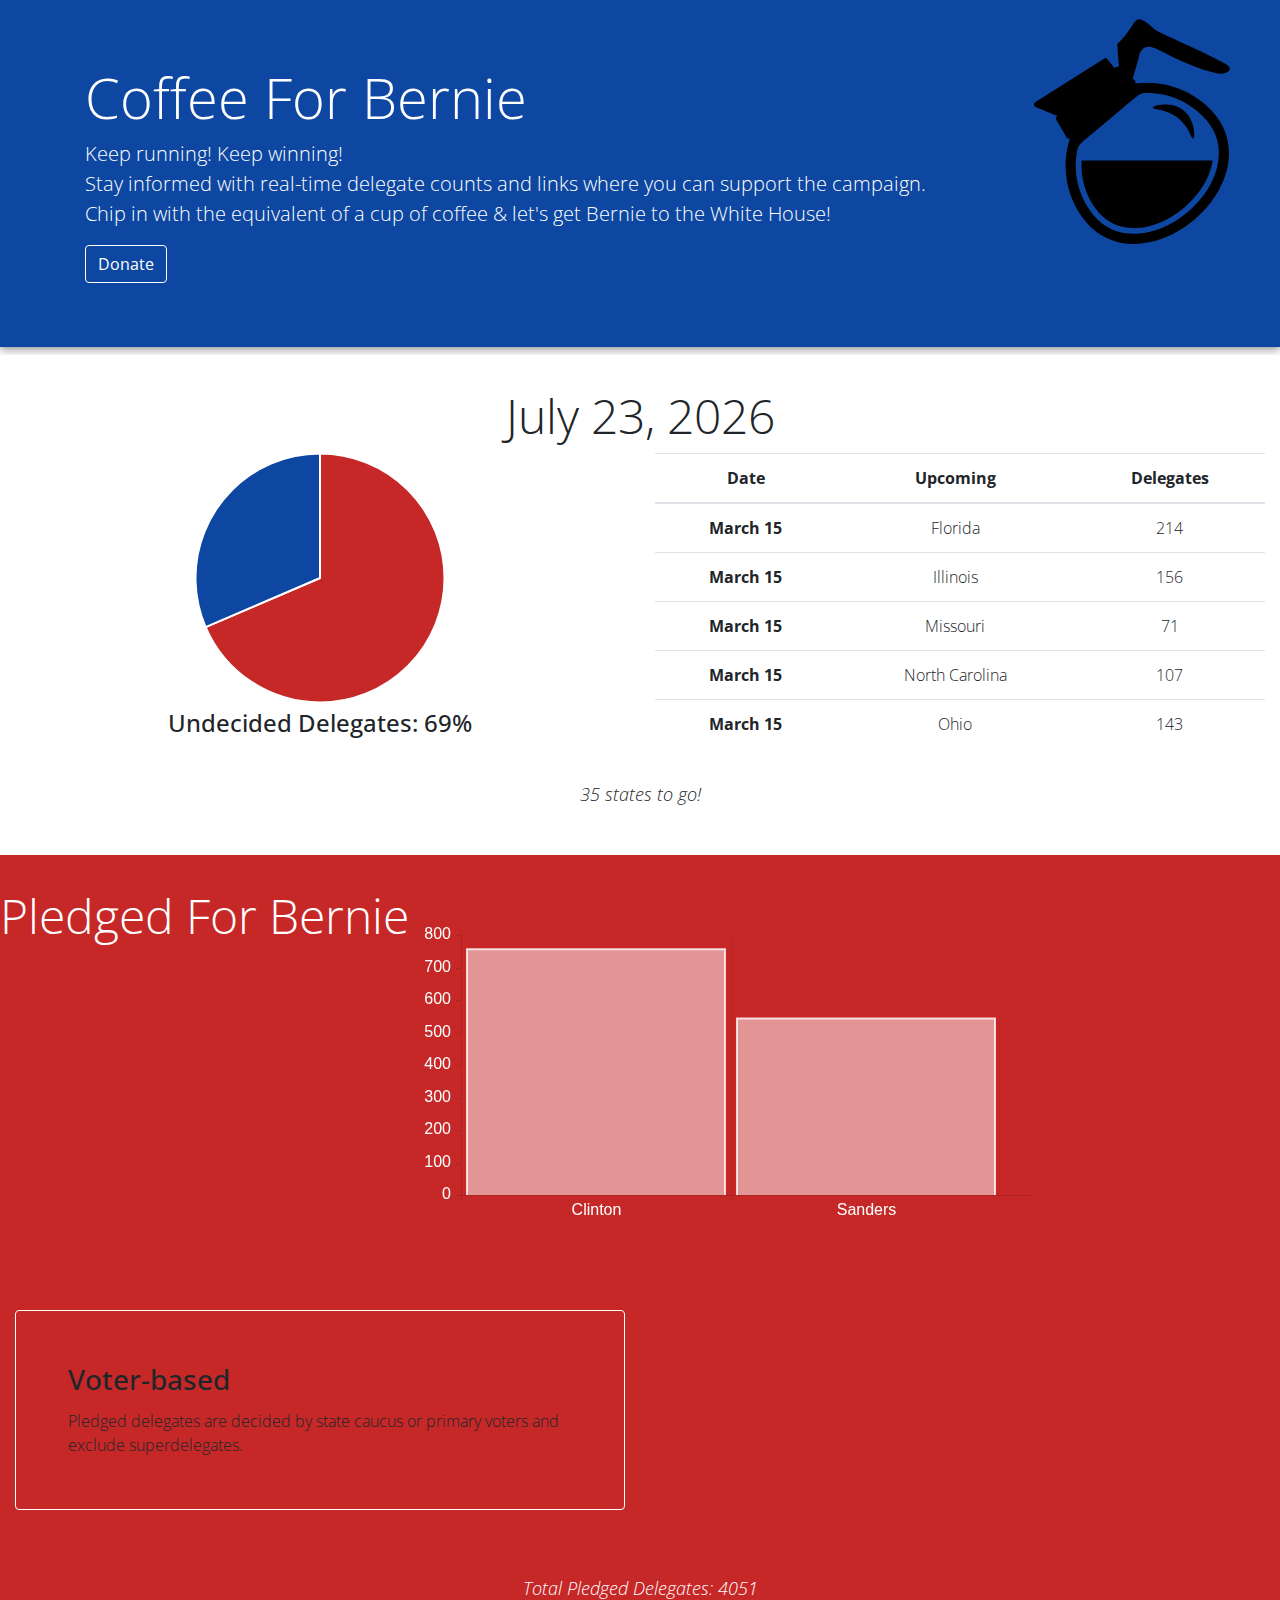
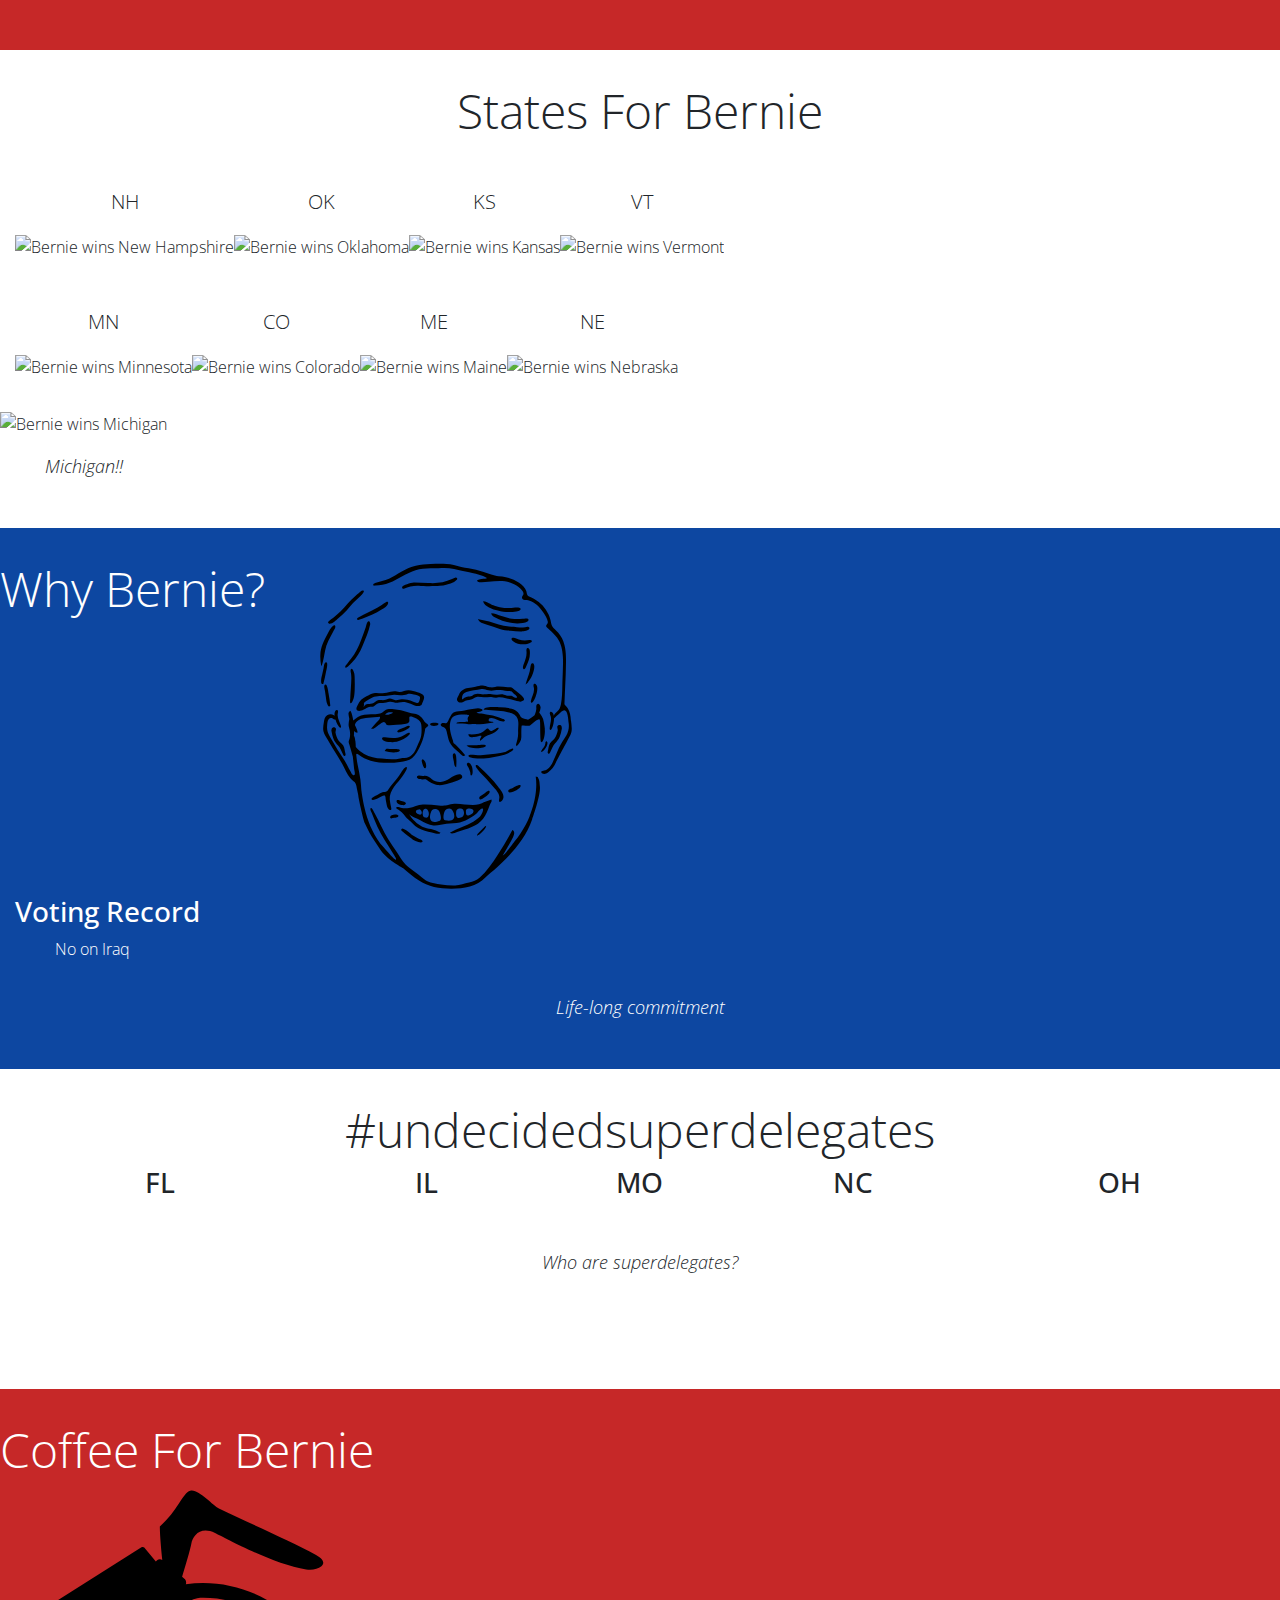
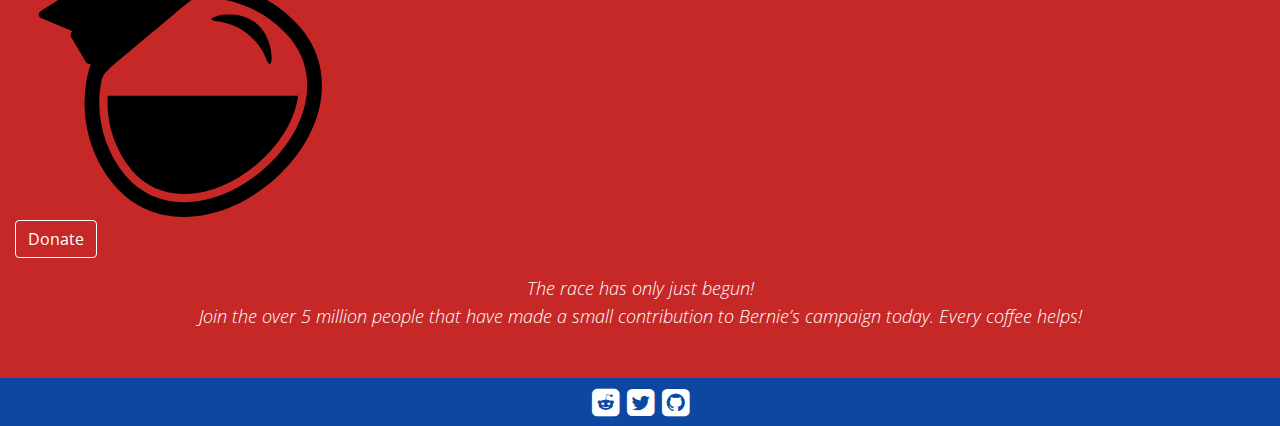
==== commit 1f353e52: "updating head to have better order for speed and adding comments" ====
--- a/index.html
+++ b/index.html
@@ -1,26 +1,36 @@
 <!DOCTYPE html>
 <html lang="en" prefix="og: http://ogp.me/ns#">
-<head itemscope itemtype="http://schema.org/Article">
+<head>
     <meta charset="utf-8">
     <meta name="viewport" content="width=device-width, initial-scale=1.0, maximum-scale=1.0" />
     <meta http-equiv="x-ua-compatible" content="ie=edge">
     <title>Coffee For Bernie</title>
-    <meta property="og:title" itemprop="name" content="Coffee For Bernie">
+    <meta name="description" content="Keep running! Keep winning! Get Bernie a cup of coffee.">
+    <link rel="canonical" href="https://coffeeforbernie.github.io/">
+
+    <!-- DNS: Primary -->
+    <link rel="dns-prefetch" href="//maxcdn.bootstrapcdn.com">
+    <link rel="dns-prefetch" href="//fonts.gstatic.com">
+
+    <!-- Stylesheets -->
+    <link href='//fonts.googleapis.com/css?family=Open+Sans:300,700' rel='stylesheet' type='text/css'>
+    <link rel="stylesheet" href="//maxcdn.bootstrapcdn.com/font-awesome/4.5.0/css/font-awesome.min.css">
+    <link rel="stylesheet" href="//maxcdn.bootstrapcdn.com/bootstrap/4.0.0-alpha.2/css/bootstrap.min.css">
+    <!--<link rel="stylesheet" href="css/bootstrap.css">-->
+    <link rel="stylesheet" href="css/theme.css">
+
+    <!-- DNS: Secondary -->
+    <link rel="dns-prefetch" href="//go.berniesanders.com">
+    <link rel="dns-prefetch" href="//twitter.com">
+
+    <!-- Social -->
     <meta property="og:image" content="https://coffeeforbernie.github.io/img/coffeeforbernie.png">
-    <link itemprop="image" href="//coffeeforbernie.github.io/img/berniecard.png">
     <meta property="og:url" content="index.html">
     <meta property="og:type" content="website">
     <meta name="twitter:card" content="summary_large_image">
     <meta name="twitter:site" content="coffeeforbernie">
-    <meta property="og:description" itemprop="description" content="Keep running! Keep winning! Get Bernie a cup of coffee.">
-    <meta name="description" content="Keep running! Keep winning! Get Bernie a cup of coffee.">
-    <link rel="dns-prefetch" href="//go.berniesanders.com">
-    <link rel="dns-prefetch" href="//twitter.com">
-    <link rel="canonical" href="https://coffeeforbernie.github.io/">
-    <link href='//fonts.googleapis.com/css?family=Open+Sans:300,700' rel='stylesheet' type='text/css'>
-    <link rel="stylesheet" href="//maxcdn.bootstrapcdn.com/font-awesome/4.5.0/css/font-awesome.min.css">
-    <link rel="stylesheet" href="css/bootstrap.css">
-    <link rel="stylesheet" href="css/theme.css">
+
+    <!-- Favicon / Mobile Icons -->
     <link rel="apple-touch-icon" sizes="57x57" href="img/favicons/apple-touch-icon-57x57.png">
     <link rel="apple-touch-icon" sizes="60x60" href="img/favicons/apple-touch-icon-60x60.png">
     <link rel="apple-touch-icon" sizes="72x72" href="img/favicons/apple-touch-icon-72x72.png">
@@ -42,6 +52,7 @@
     <meta name="msapplication-TileImage" content="/img/favicons/mstile-144x144.png">
     <meta name="msapplication-config" content="/img/favicons/browserconfig.xml">
     <meta name="theme-color" content="#ffffff">
+
     <script>
         (function(i,s,o,g,r,a,m){i['GoogleAnalyticsObject']=r;i[r]=i[r]||function(){
                     (i[r].q=i[r].q||[]).push(arguments)},i[r].l=1*new Date();a=s.createElement(o),
@@ -62,7 +73,6 @@
                 </div>
                 <div class="modal-body">
                     <p>Coffee (n): A small donation made in support of a grassroots movement; a type of micro-donation.</p>
-                    <div class="text-xs-center">Bernie can do a lot with the equivalent of a cup of coffee!</div>
                 </div>
                 <div class="modal-footer">
                     <button type="button" class="btn btn-bern-modal" data-dismiss="modal">Close</button>
@@ -73,10 +83,13 @@
     <header>
         <div id="herojumbo" class="jumbotron jumbotron-fluid blue">
             <div class="container">
-                <h1>Coffee For Bernie</h1>
-                <p class="lead"><a href="#" type="button" data-toggle="modal" data-target="#coffeeModal">Every coffee counts!</a></p>
+                <h1><a href="#" type="button" data-toggle="modal" data-target="#coffeeModal">Coffee</a> For Bernie</h1>
+                <p class="lead">Keep running! Keep winning!
+                    <br/>Stay informed with real-time delegate counts and links where you can support the campaign.
+                    <br/>Chip in with the equivalent of a cup of coffee & let's get Bernie to the White House!
+                </p>
                 <div id="bernielogo"><img src="img/coffee.svg" width="230" height="230"></div>
-                <div id="donatejumbo"><a href="https://go.berniesanders.com" target="_blank" class="btn btn-bern-blue" role="button" data-toggle="tooltip" data-placement="bottom" title="Bernie's Official Site">Donate To The Campaign</a></div>
+                <div id="donatejumbo"><a href="https://go.berniesanders.com" target="_blank" class="btn btn-bern-blue" role="button" data-toggle="tooltip" data-placement="bottom" title="Bernie's Official Site">Donate</a></div>
             </div>
         </div>
     </header>
@@ -209,9 +222,9 @@
                     <div class="col-sm-6">
                         <h3 class="text-xs-center">Voting Record</h3>
                         <ol class="text-xs-center">
+                            <li>No on Iraq</li>
                             <li></li>
                             <li></li>
-                            <li></li>
                         </ol>
                     </div>
                     <div class="col-sm-12"><p class="note">Life-long commitment</p></div>
@@ -229,41 +242,41 @@
                     <div class="col-sm-3">
                         <h3>FL</h3>
                         <ol>
-                            <li><a href="//twitter.com/intent/tweet?screen_name=AndrewTobias&text=Please%20cast%20your%20superdelegate%20vote%20for%20%40SenSanders!%20%23undecidedsuperdelegates" class="twitter-mention-button" alt="Andrew Tobias" data-size="large" data-dnt="true"></a></li>
-                            <li><a href="//twitter.com/intent/tweet?screen_name=RepDWStweets&text=Please%20cast%20your%20superdelegate%20vote%20for%20%40SenSanders!%20%23undecidedsuperdelegates" class="twitter-mention-button" alt="Debbie Wasserman Schultz" data-size="large" data-dnt="true"></a></li>
-                            <li><a href="//twitter.com/intent/tweet?screen_name=kathyfndzrundle&text=Please%20cast%20your%20superdelegate%20vote%20for%20%40SenSanders!%20%23undecidedsuperdelegates" class="twitter-mention-button" alt="Katherine Fernandez Rundle" data-size="large" data-dnt="true"></a></li>
+                            <li><a href="//twitter.com/intent/tweet?screen_name=AndrewTobias&text=Please%20cast%20your%20superdelegate%20vote%20for%20%40SenSanders!%20%23undecidedsuperdelegates" class="twitter-mention-button" title="Andrew Tobias" data-size="large" data-dnt="true"></a></li>
+                            <li><a href="//twitter.com/intent/tweet?screen_name=RepDWStweets&text=Please%20cast%20your%20superdelegate%20vote%20for%20%40SenSanders!%20%23undecidedsuperdelegates" class="twitter-mention-button" title="Debbie Wasserman Schultz" data-size="large" data-dnt="true"></a></li>
+                            <li><a href="//twitter.com/intent/tweet?screen_name=kathyfndzrundle&text=Please%20cast%20your%20superdelegate%20vote%20for%20%40SenSanders!%20%23undecidedsuperdelegates" class="twitter-mention-button" title="Katherine Fernandez Rundle" data-size="large" data-dnt="true"></a></li>
                         </ol>
                     </div>
                     <div class="col-sm-2">
                         <h3>IL</h3>
                         <ol>
-                            <li><a href="//twitter.com/intent/tweet?screen_name=BarackObama&text=Please%20cast%20your%20superdelegate%20vote%20for%20%40SenSanders!%20%23undecidedsuperdelegates" class="twitter-mention-button" alt="Barack Obama" data-size="large" data-dnt="true"></a></li>
-                            <li><a href="//twitter.com/intent/tweet?screen_name=RepLipinski&text=Please%20cast%20your%20superdelegate%20vote%20for%20%40SenSanders!%20%23undecidedsuperdelegates" class="twitter-mention-button" alt="Dan Lipinski" data-size="large" data-dnt="true"></a></li>
-                            <li><a href="//twitter.com/intent/tweet?screen_name=senirismartinez&text=Please%20cast%20your%20superdelegate%20vote%20for%20%40SenSanders!%20%23undecidedsuperdelegates" class="twitter-mention-button" alt="Iris Martinez" data-size="large" data-dnt="true"></a></li>
+                            <li><a href="//twitter.com/intent/tweet?screen_name=BarackObama&text=Please%20cast%20your%20superdelegate%20vote%20for%20%40SenSanders!%20%23undecidedsuperdelegates" class="twitter-mention-button" title="Barack Obama" data-size="large" data-dnt="true"></a></li>
+                            <li><a href="//twitter.com/intent/tweet?screen_name=RepLipinski&text=Please%20cast%20your%20superdelegate%20vote%20for%20%40SenSanders!%20%23undecidedsuperdelegates" class="twitter-mention-button" title="Dan Lipinski" data-size="large" data-dnt="true"></a></li>
+                            <li><a href="//twitter.com/intent/tweet?screen_name=senirismartinez&text=Please%20cast%20your%20superdelegate%20vote%20for%20%40SenSanders!%20%23undecidedsuperdelegates" class="twitter-mention-button" title="Iris Martinez" data-size="large" data-dnt="true"></a></li>
                         </ol>
                     </div>
                     <div class="col-sm-2">
                         <h3>MO</h3>
                         <ol>
-                            <li><a href="//twitter.com/intent/tweet?screen_name=roytemple&text=Please%20cast%20your%20superdelegate%20vote%20for%20%40SenSanders!%20%23undecidedsuperdelegates" class="twitter-mention-button" alt="Roy Temple" data-size="large" data-dnt="true"></a></li>
+                            <li><a href="//twitter.com/intent/tweet?screen_name=roytemple&text=Please%20cast%20your%20superdelegate%20vote%20for%20%40SenSanders!%20%23undecidedsuperdelegates" class="twitter-mention-button" title="Roy Temple" data-size="large" data-dnt="true"></a></li>
                         </ol>
                     </div>
                     <div class="col-sm-2">
                         <h3>NC</h3>
                         <ol>
-                            <li><a href="//twitter.com/intent/tweet?screen_name=joycebrayboy&text=Please%20cast%20your%20superdelegate%20vote%20for%20%40SenSanders!%20%23undecidedsuperdelegates" class="twitter-mention-button" alt="Joyce Brayboy" data-size="large" data-dnt="true"></a></li>
-                            <li><a href="//twitter.com/intent/tweet?screen_name=patcothammeck&text=Please%20cast%20your%20superdelegate%20vote%20for%20%40SenSanders!%20%23undecidedsuperdelegates" class="twitter-mention-button" alt="Pat Cotham" data-size="large" data-dnt="true"></a></li>
+                            <li><a href="//twitter.com/intent/tweet?screen_name=joycebrayboy&text=Please%20cast%20your%20superdelegate%20vote%20for%20%40SenSanders!%20%23undecidedsuperdelegates" class="twitter-mention-button" title="Joyce Brayboy" data-size="large" data-dnt="true"></a></li>
+                            <li><a href="//twitter.com/intent/tweet?screen_name=patcothammeck&text=Please%20cast%20your%20superdelegate%20vote%20for%20%40SenSanders!%20%23undecidedsuperdelegates" class="twitter-mention-button" title="Pat Cotham" data-size="large" data-dnt="true"></a></li>
                         </ol>
                     </div>
                     <div class="col-sm-3">
                         <h3>OH</h3>
                         <ol>
-                            <li><a href="//twitter.com/intent/tweet?screen_name=DavidPepper&text=Please%20cast%20your%20superdelegate%20vote%20for%20%40SenSanders!%20%23undecidedsuperdelegates" class="twitter-mention-button" alt="David A. Pepper" data-size="large" data-dnt="true"></a></li>
-                            <li><a href="//twitter.com/intent/tweet?screen_name=rhinelana&text=Please%20cast%20your%20superdelegate%20vote%20for%20%40SenSanders!%20%23undecidedsuperdelegates" class="twitter-mention-button" alt="Rhine McLin" data-size="large" data-dnt="true"></a></li>
-                        </ol>
-                    </div>
-                </div>
-                <p class="note">Tweet to undecided superdelegates!<br>Tell them to vote Bernie!</p>
+                            <li><a href="//twitter.com/intent/tweet?screen_name=DavidPepper&text=Please%20cast%20your%20superdelegate%20vote%20for%20%40SenSanders!%20%23undecidedsuperdelegates" class="twitter-mention-button" title="David A. Pepper" data-size="large" data-dnt="true"></a></li>
+                            <li><a href="//twitter.com/intent/tweet?screen_name=rhinelana&text=Please%20cast%20your%20superdelegate%20vote%20for%20%40SenSanders!%20%23undecidedsuperdelegates" class="twitter-mention-button" title="Rhine McLin" data-size="large" data-dnt="true"></a></li>
+                        </ol>
+                    </div>
+                </div>
+                <p class="note"><a href="//en.wikipedia.org/wiki/List_of_Democratic_Party_superdelegates,_2016" target="_blank">Who are superdelegates?</a></p>
             </div>
         </section>
         <section id="donate" class="red">
@@ -273,8 +286,8 @@
                     <div class="col-sm-12">
                         <img src="img/coffee.svg" class="img-fluid" width="335" height="335">
                         <div id="calltoaction" class="text-xs-center m-t-3"><a href="//go.berniesanders.com" target="_blank" class="btn btn-bern-red" data-toggle="tooltip" data-placement="top" title="Bernie's Official Site">Donate</a></div>
-                        <div class="note">Join the over 5 million people that have made a small contribution to Bernie’s campaign.</div>
-                        <div class="note"><a href="#" type="button" data-toggle="modal" data-target="#coffeeModal">Every coffee helps!</a></div>
+                        <p class="note">The race has only just begun!
+                        <br/>Join the over 5 million people that have made a small contribution to Bernie’s campaign today. Every coffee helps!</p>
                     </div>
                 </div>
             </div>
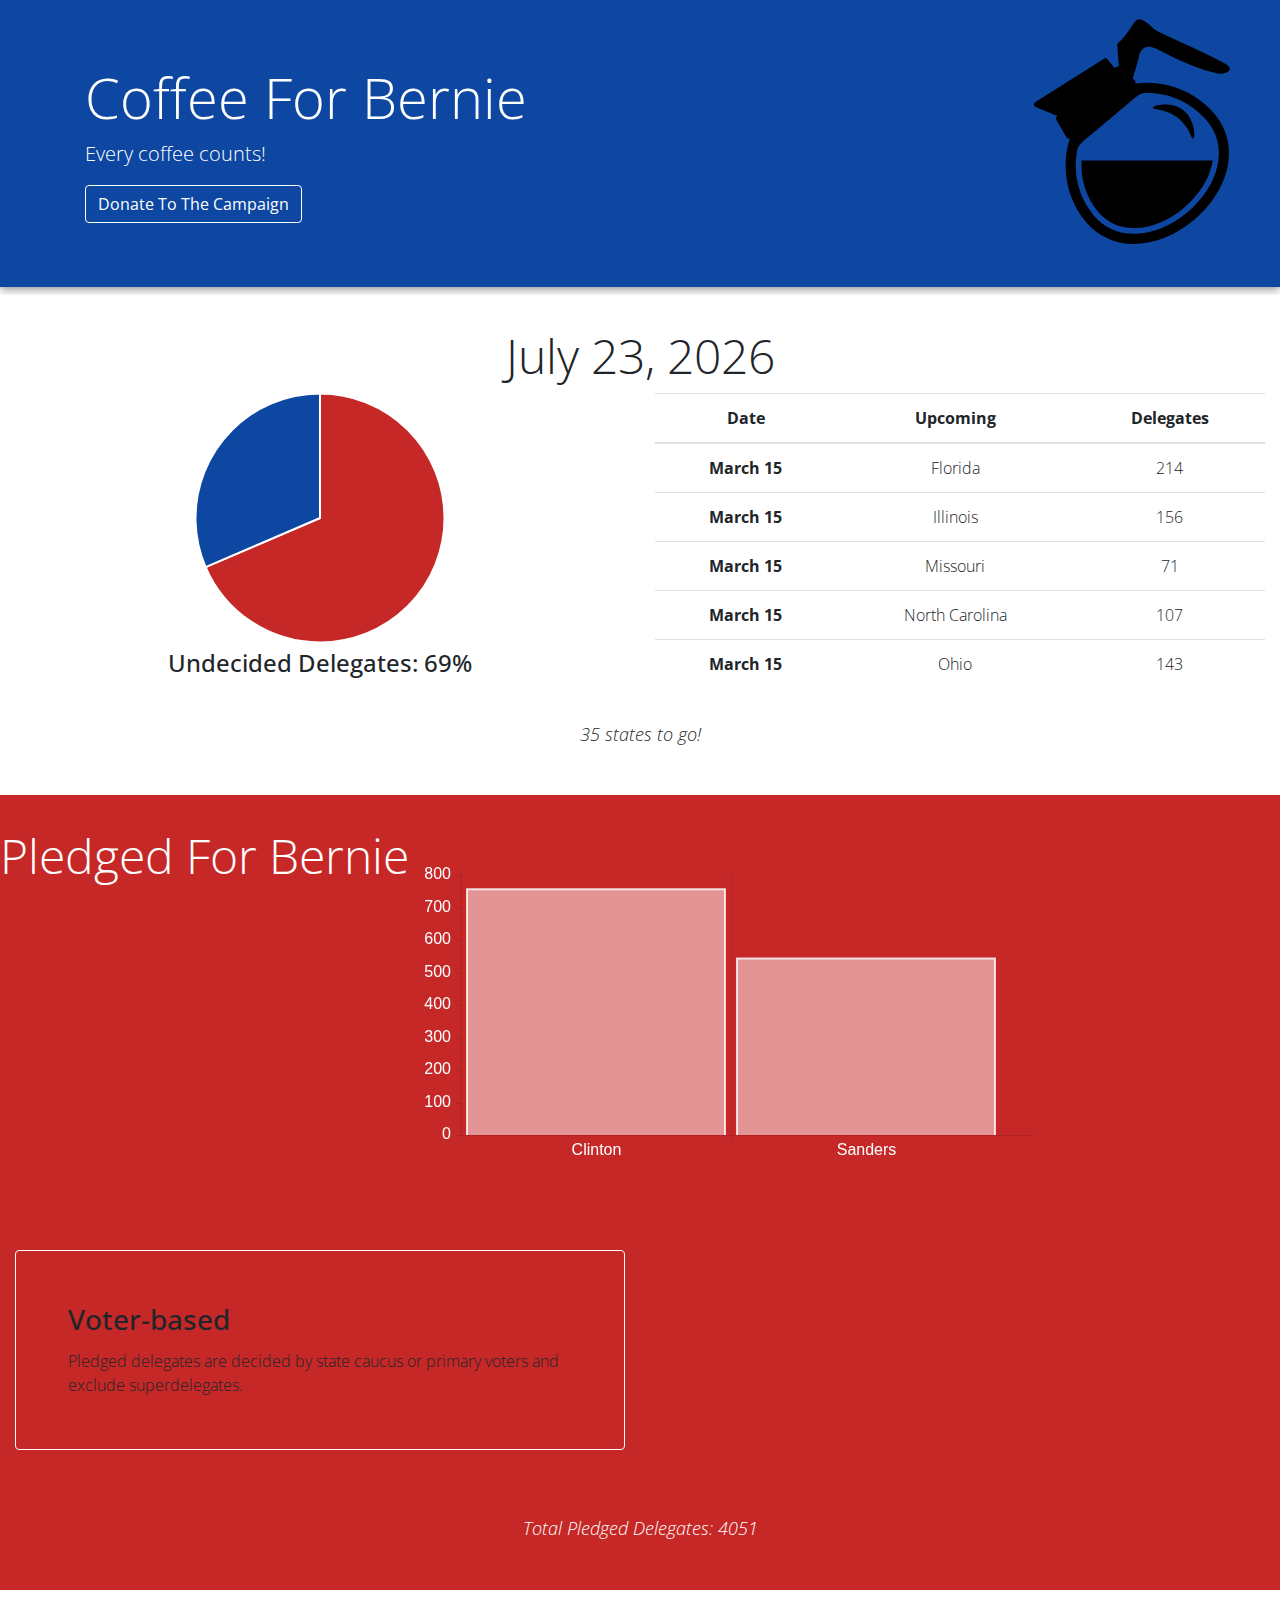
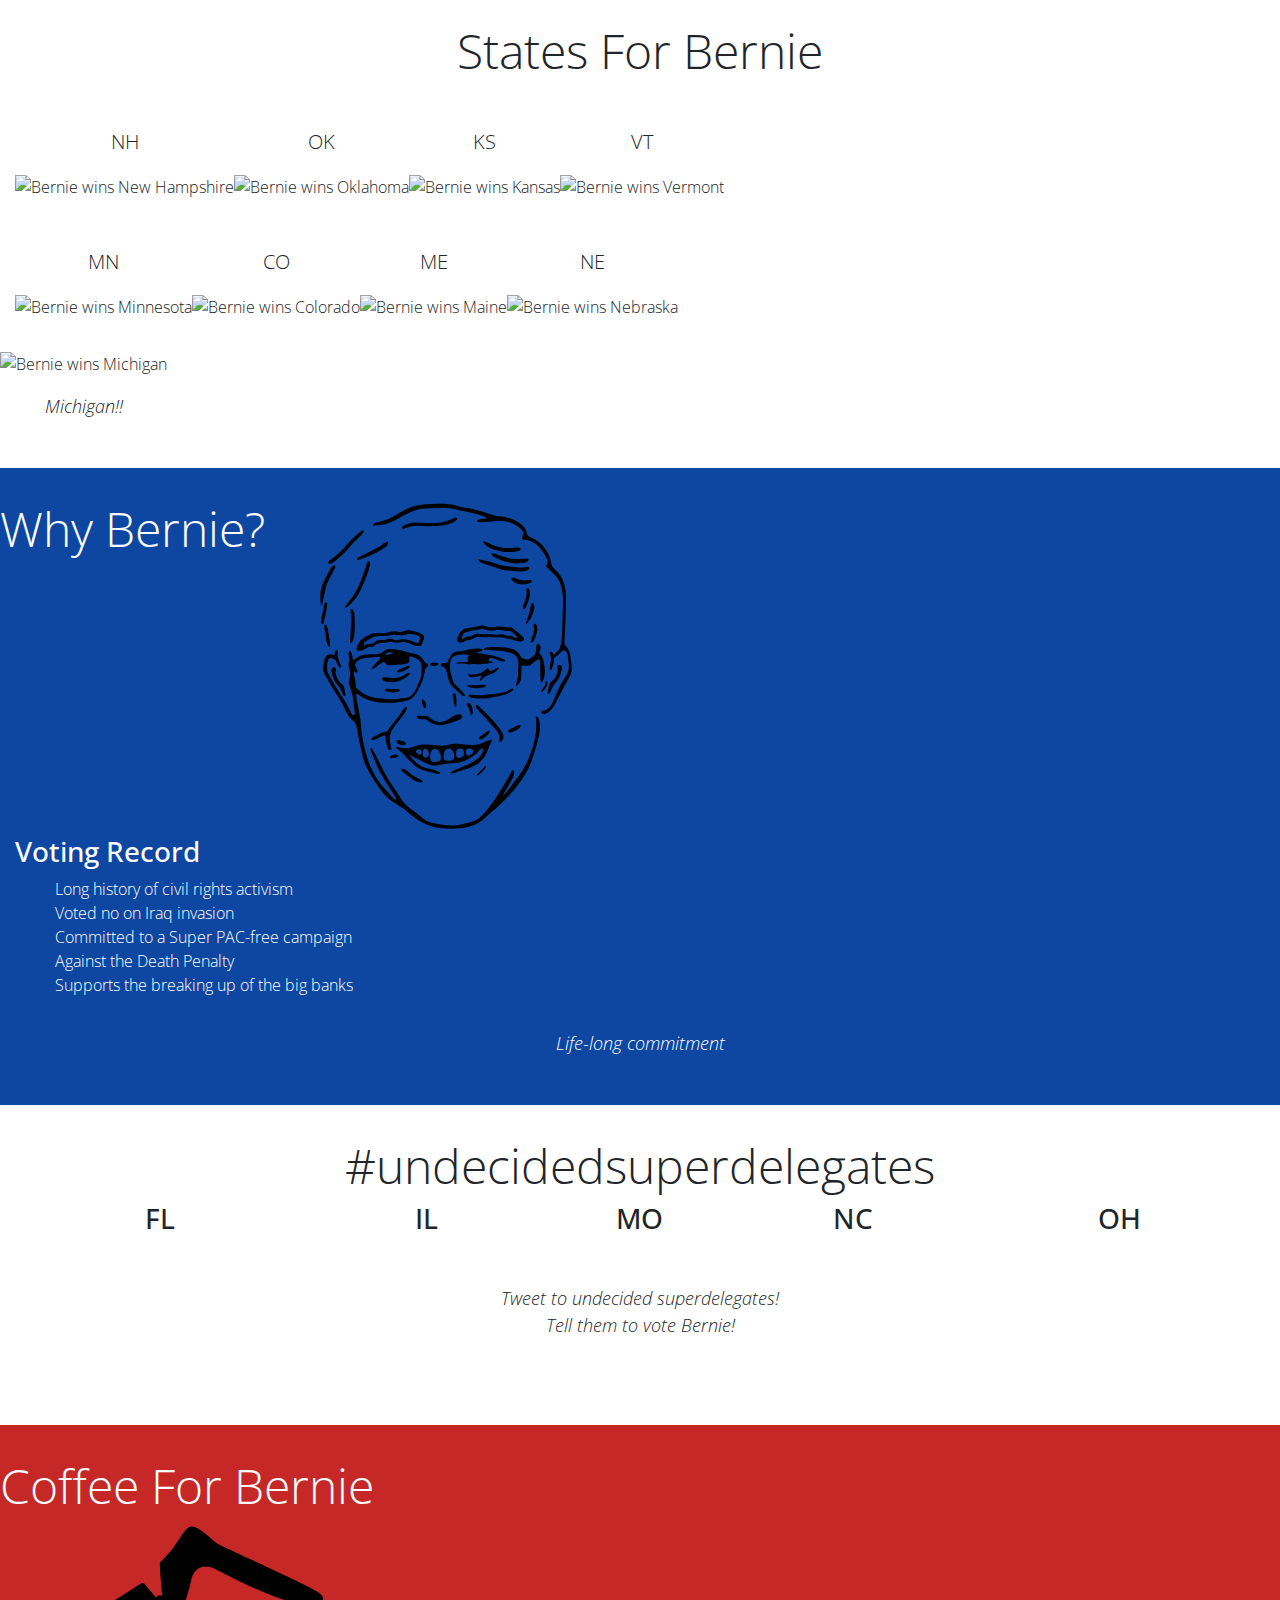
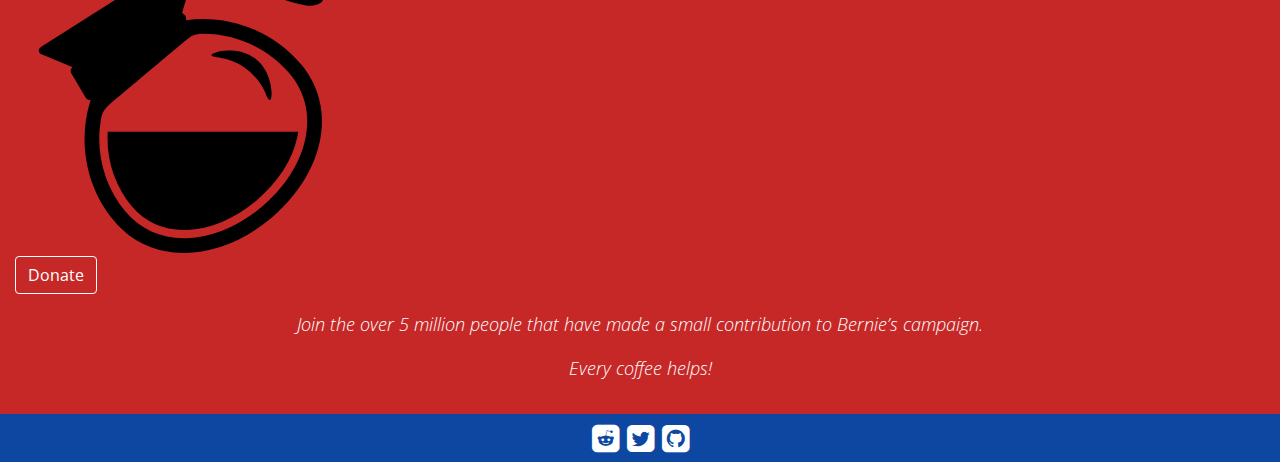
==== commit 26b66a0c: "Merge branch 'pr/1'" ====
--- a/index.html
+++ b/index.html
@@ -73,6 +73,7 @@
                 </div>
                 <div class="modal-body">
                     <p>Coffee (n): A small donation made in support of a grassroots movement; a type of micro-donation.</p>
+                    <div class="text-xs-center">Bernie can do a lot with the equivalent of a cup of coffee!</div>
                 </div>
                 <div class="modal-footer">
                     <button type="button" class="btn btn-bern-modal" data-dismiss="modal">Close</button>
@@ -83,13 +84,12 @@
     <header>
         <div id="herojumbo" class="jumbotron jumbotron-fluid blue">
             <div class="container">
-                <h1><a href="#" type="button" data-toggle="modal" data-target="#coffeeModal">Coffee</a> For Bernie</h1>
-                <p class="lead">Keep running! Keep winning!
-                    <br/>Stay informed with real-time delegate counts and links where you can support the campaign.
-                    <br/>Chip in with the equivalent of a cup of coffee & let's get Bernie to the White House!
+                <h1>Coffee For Bernie</h1>
+                <p class="lead">
+                    <a href="#" type="button" data-toggle="modal" data-target="#coffeeModal">Every coffee counts!</a>
                 </p>
                 <div id="bernielogo"><img src="img/coffee.svg" width="230" height="230"></div>
-                <div id="donatejumbo"><a href="https://go.berniesanders.com" target="_blank" class="btn btn-bern-blue" role="button" data-toggle="tooltip" data-placement="bottom" title="Bernie's Official Site">Donate</a></div>
+                <div id="donatejumbo"><a href="https://go.berniesanders.com" target="_blank" class="btn btn-bern-blue" role="button" data-toggle="tooltip" data-placement="bottom" title="Bernie's Official Site">Donate To The Campaign</a></div>
             </div>
         </div>
     </header>
@@ -222,7 +222,12 @@
                     <div class="col-sm-6">
                         <h3 class="text-xs-center">Voting Record</h3>
                         <ol class="text-xs-center">
-                            <li>No on Iraq</li>
+                            <li>Long history of civil rights activism</li>
+                            <li>Voted no on Iraq invasion</li>
+                            <li>Committed to a Super PAC-free campaign</li>
+                            <li>Against the Death Penalty</li>
+                            <li>Supports the breaking up of the big banks</li>
+                            <li></li>
                             <li></li>
                             <li></li>
                         </ol>
@@ -276,7 +281,7 @@
                         </ol>
                     </div>
                 </div>
-                <p class="note"><a href="//en.wikipedia.org/wiki/List_of_Democratic_Party_superdelegates,_2016" target="_blank">Who are superdelegates?</a></p>
+                <p class="note">Tweet to undecided superdelegates!<br>Tell them to vote Bernie!</p>
             </div>
         </section>
         <section id="donate" class="red">
@@ -286,8 +291,8 @@
                     <div class="col-sm-12">
                         <img src="img/coffee.svg" class="img-fluid" width="335" height="335">
                         <div id="calltoaction" class="text-xs-center m-t-3"><a href="//go.berniesanders.com" target="_blank" class="btn btn-bern-red" data-toggle="tooltip" data-placement="top" title="Bernie's Official Site">Donate</a></div>
-                        <p class="note">The race has only just begun!
-                        <br/>Join the over 5 million people that have made a small contribution to Bernie’s campaign today. Every coffee helps!</p>
+                        <div class="note">Join the over 5 million people that have made a small contribution to Bernie’s campaign.</div>
+                        <div class="note"><a href="#" type="button" data-toggle="modal" data-target="#coffeeModal">Every coffee helps!</a></div>
                     </div>
                 </div>
             </div>
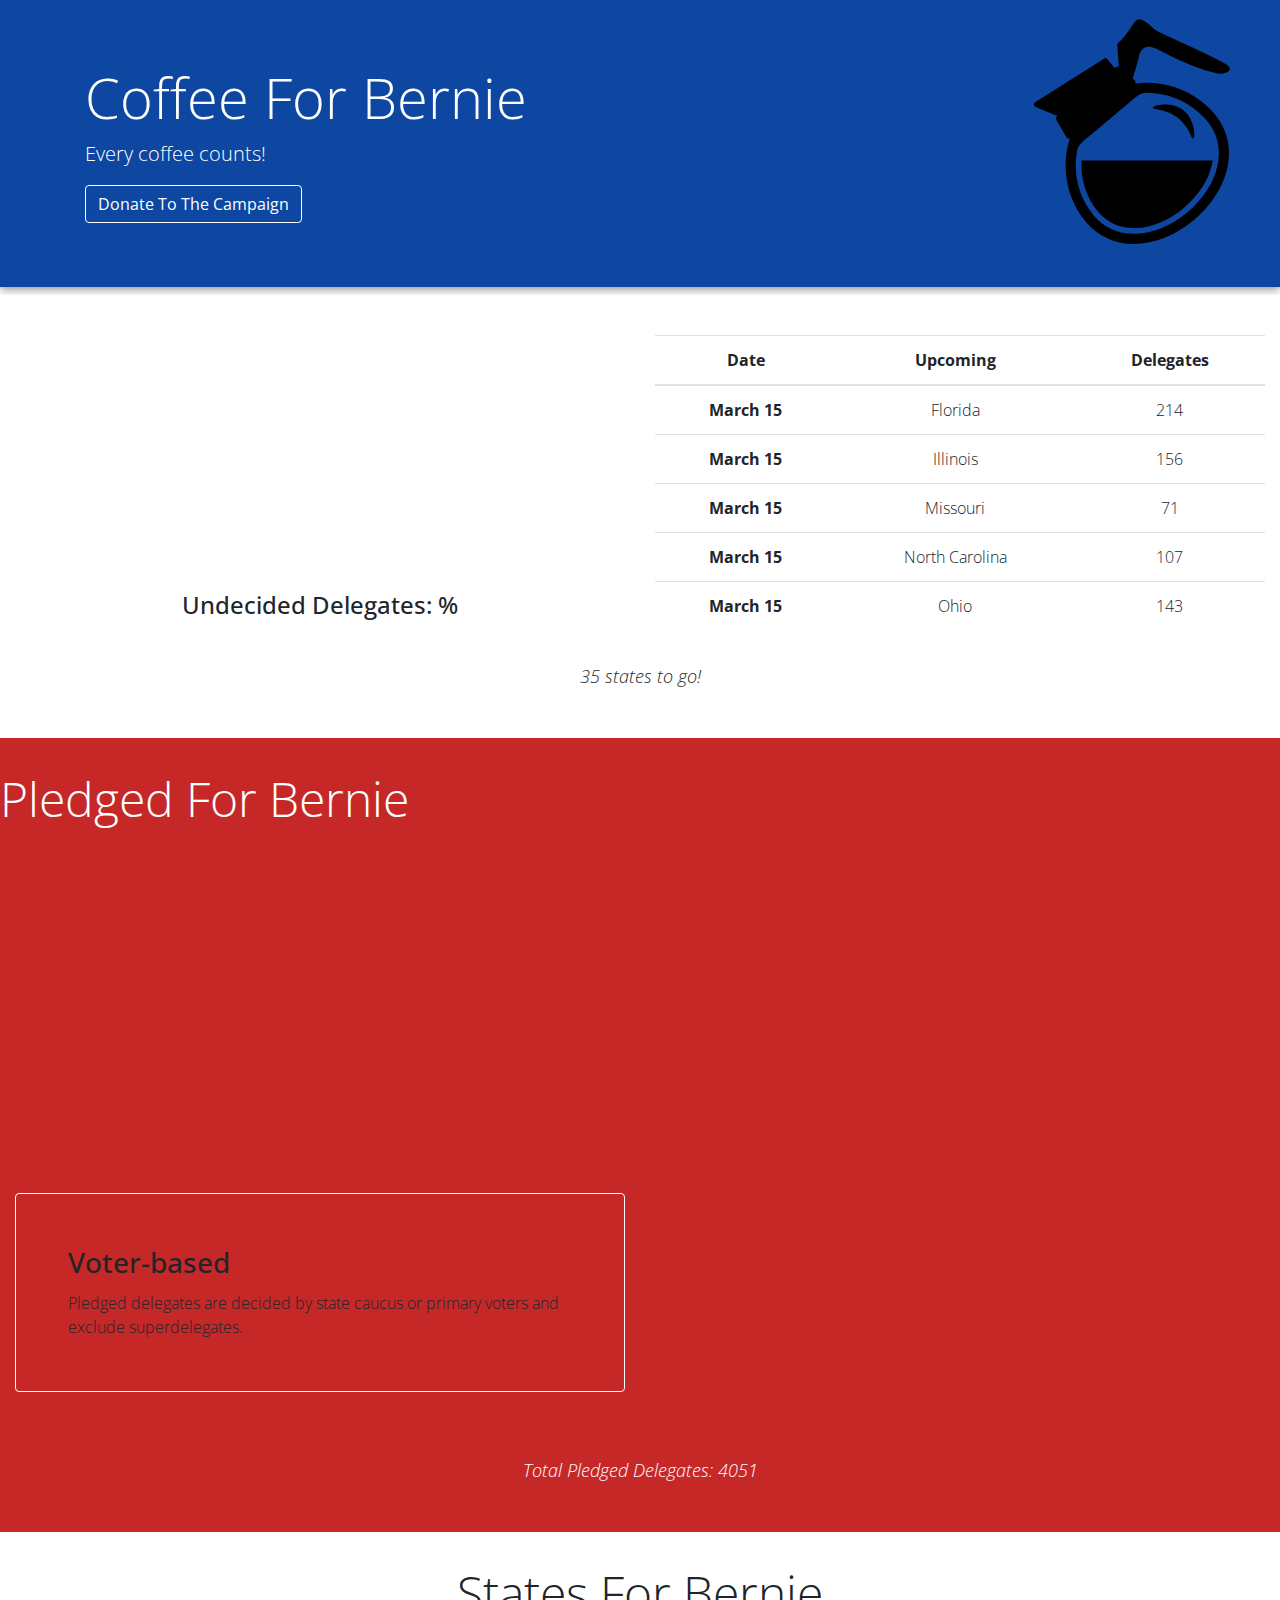
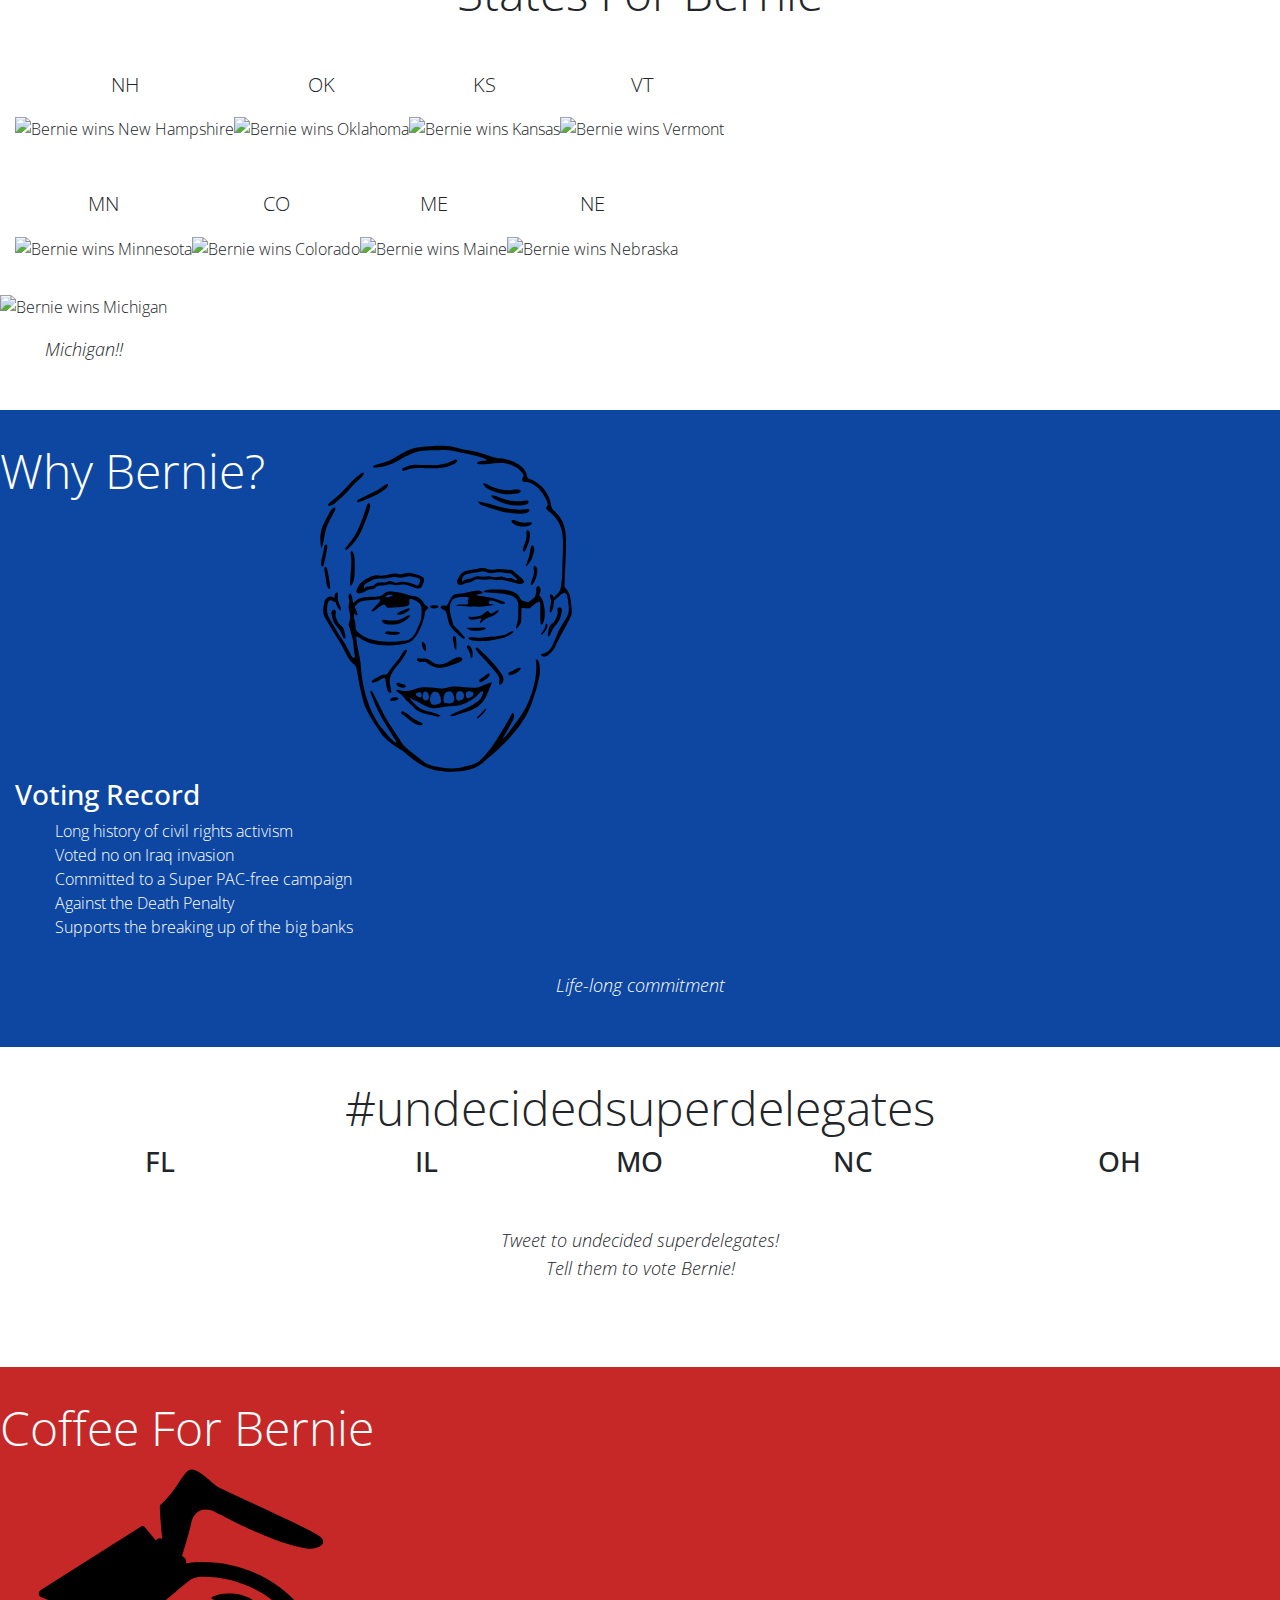
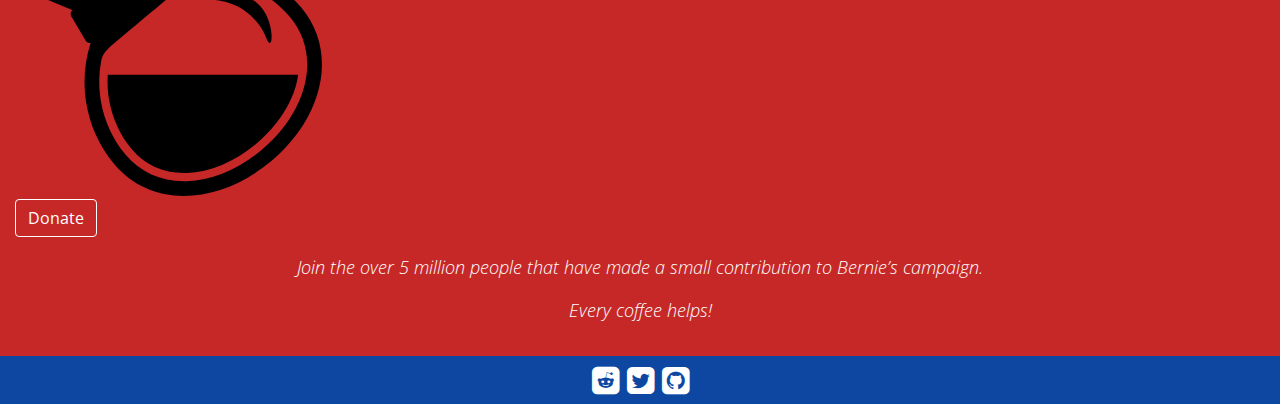
==== commit 7cb8e70c: "adding jquery min version" ====
--- a/index.html
+++ b/index.html
@@ -20,6 +20,7 @@
     <link rel="stylesheet" href="css/theme.css">
 
     <!-- DNS: Secondary -->
+    <link rel="dns=prefetch" href="//cdnjs.cloudflare.com">
     <link rel="dns-prefetch" href="//go.berniesanders.com">
     <link rel="dns-prefetch" href="//twitter.com">
 
@@ -311,11 +312,15 @@
             </div>
         </div>
     </footer>
-    <script src="js/charts.js"></script>
-    <script src="js/functions.js"></script>
-    <script src="js/jquery.js"></script>
-    <script src="js/tether.js"></script>
-    <script src="js/bootstrap.js"></script>
+    <script src="//cdnjs.cloudflare.com/ajax/libs/Chart.js/1.0.2/Chart.min.js"></script>
+    <!--<script src="js/charts.js"></script>-->
+    <script src="js/functions.min.js"></script>
+    <script src="//cdnjs.cloudflare.com/ajax/libs/jquery/2.2.1/jquery.min.js"></script>
+    <!--<script src="js/jquery.js"></script>-->
+    <script src="//cdnjs.cloudflare.com/ajax/libs/tether/1.2.0/js/tether.min.js"></script>
+    <!--<script src="js/tether.js"></script>-->
+    <script src="//cdnjs.cloudflare.com/ajax/libs/twitter-bootstrap/4.0.0-alpha/js/bootstrap.min.js"></script>
+    <!--<script src="js/bootstrap.js"></script>-->
     <script>
         $(function () {
             $('[data-toggle="tooltip"]').tooltip()
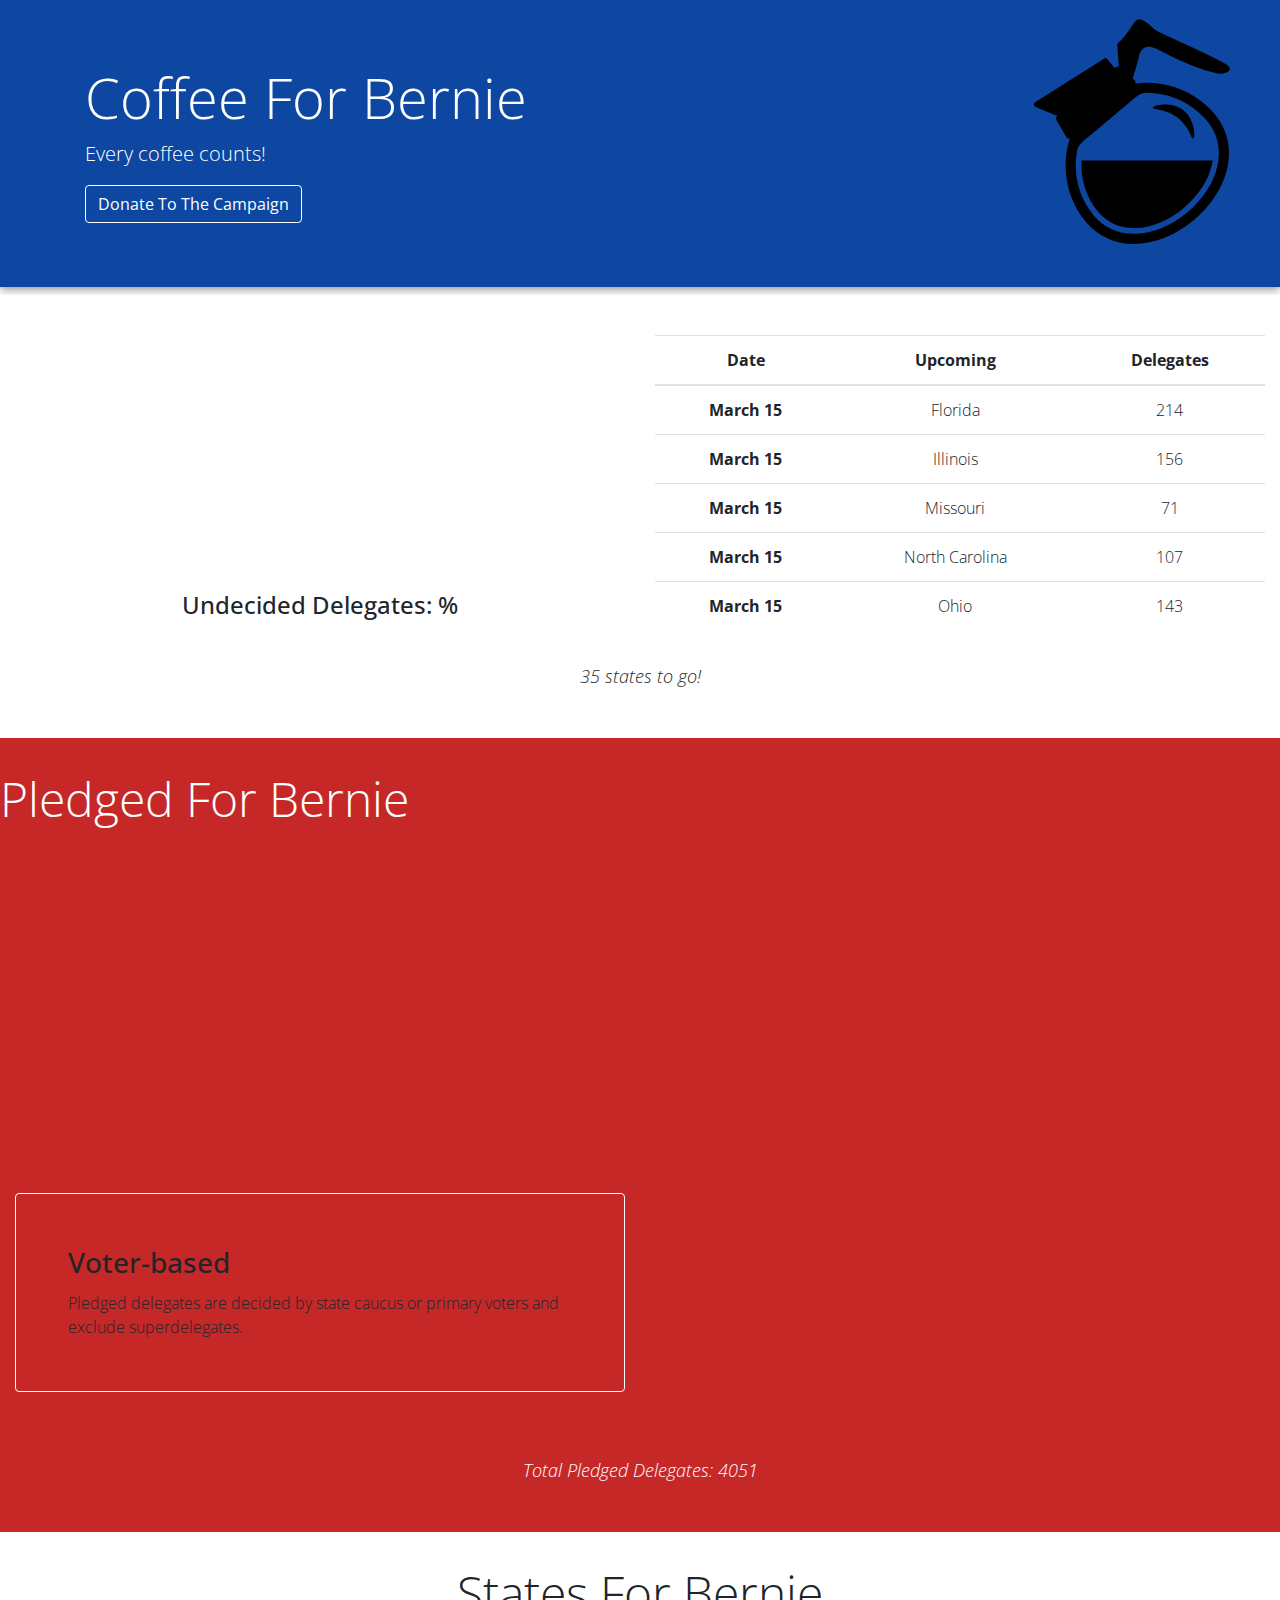
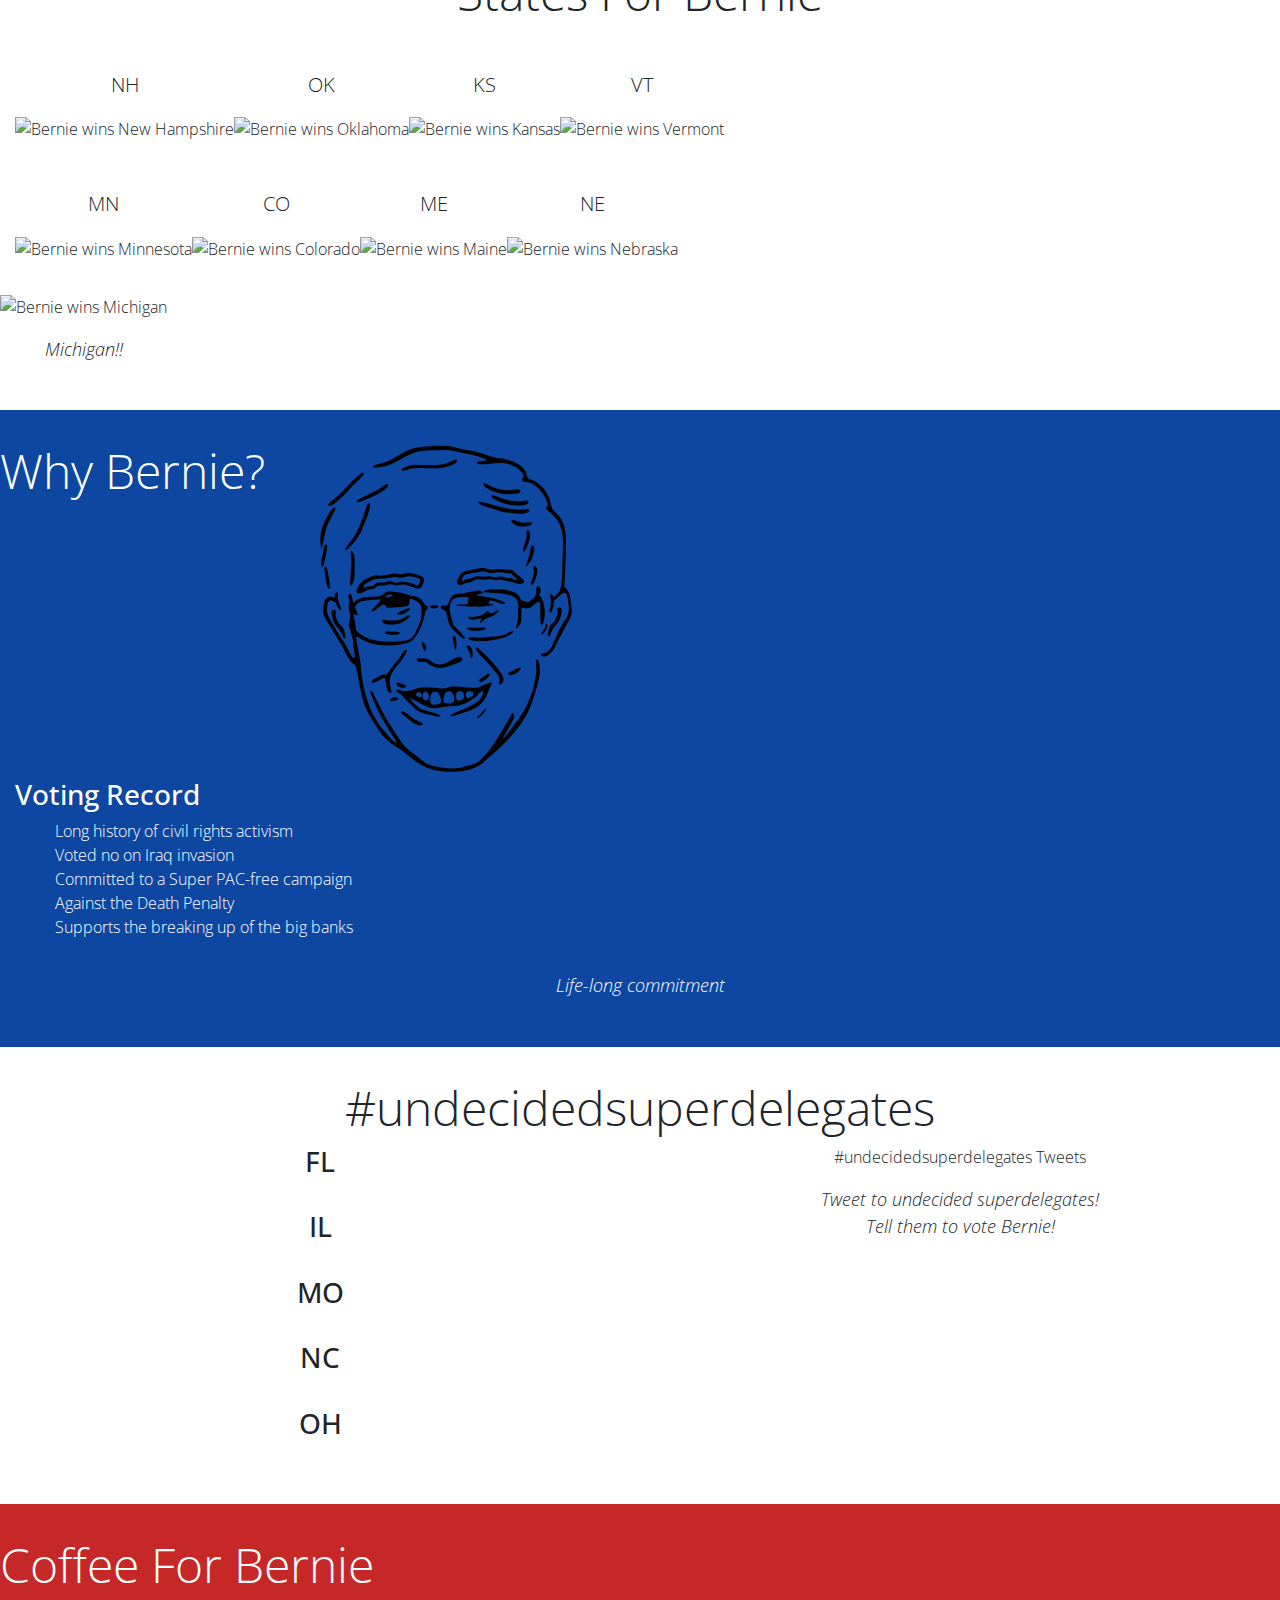
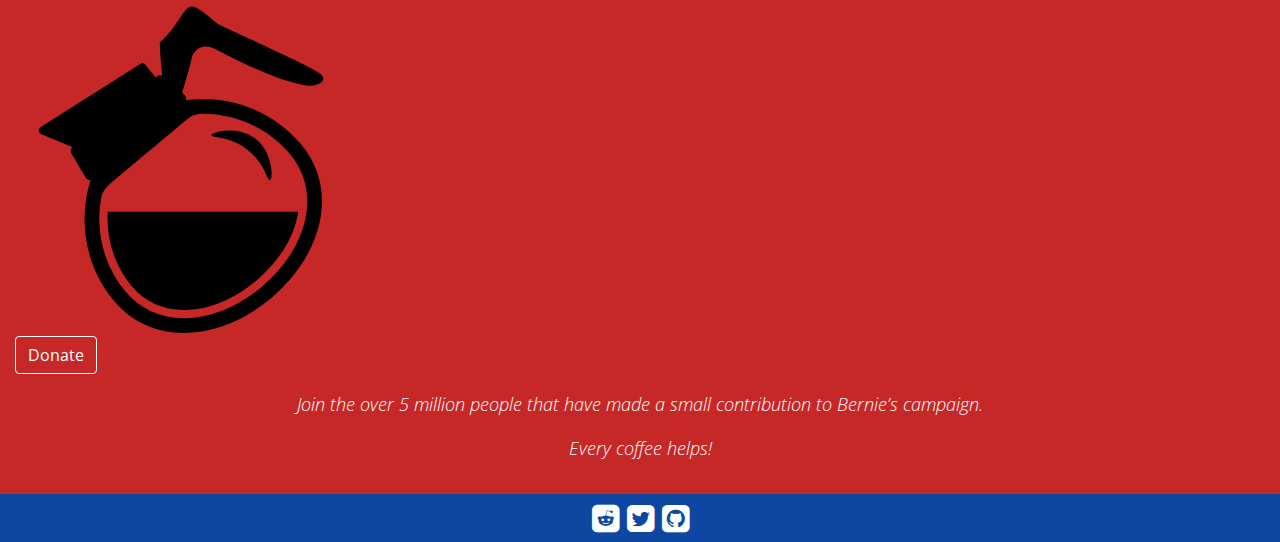
==== commit c92099b0: "adding twitter-timeline widget and formatting twitter section" ====
--- a/index.html
+++ b/index.html
@@ -1,331 +1 @@
-<!DOCTYPE html>
-<html lang="en" prefix="og: http://ogp.me/ns#">
-<head>
-    <meta charset="utf-8">
-    <meta name="viewport" content="width=device-width, initial-scale=1.0, maximum-scale=1.0" />
-    <meta http-equiv="x-ua-compatible" content="ie=edge">
-    <title>Coffee For Bernie</title>
-    <meta name="description" content="Keep running! Keep winning! Get Bernie a cup of coffee.">
-    <link rel="canonical" href="https://coffeeforbernie.github.io/">
-
-    <!-- DNS: Primary -->
-    <link rel="dns-prefetch" href="//maxcdn.bootstrapcdn.com">
-    <link rel="dns-prefetch" href="//fonts.gstatic.com">
-
-    <!-- Stylesheets -->
-    <link href='//fonts.googleapis.com/css?family=Open+Sans:300,700' rel='stylesheet' type='text/css'>
-    <link rel="stylesheet" href="//maxcdn.bootstrapcdn.com/font-awesome/4.5.0/css/font-awesome.min.css">
-    <link rel="stylesheet" href="//maxcdn.bootstrapcdn.com/bootstrap/4.0.0-alpha.2/css/bootstrap.min.css">
-    <!--<link rel="stylesheet" href="css/bootstrap.css">-->
-    <link rel="stylesheet" href="css/theme.css">
-
-    <!-- DNS: Secondary -->
-    <link rel="dns=prefetch" href="//cdnjs.cloudflare.com">
-    <link rel="dns-prefetch" href="//go.berniesanders.com">
-    <link rel="dns-prefetch" href="//twitter.com">
-
-    <!-- Social -->
-    <meta property="og:image" content="https://coffeeforbernie.github.io/img/coffeeforbernie.png">
-    <meta property="og:url" content="index.html">
-    <meta property="og:type" content="website">
-    <meta name="twitter:card" content="summary_large_image">
-    <meta name="twitter:site" content="coffeeforbernie">
-
-    <!-- Favicon / Mobile Icons -->
-    <link rel="apple-touch-icon" sizes="57x57" href="img/favicons/apple-touch-icon-57x57.png">
-    <link rel="apple-touch-icon" sizes="60x60" href="img/favicons/apple-touch-icon-60x60.png">
-    <link rel="apple-touch-icon" sizes="72x72" href="img/favicons/apple-touch-icon-72x72.png">
-    <link rel="apple-touch-icon" sizes="76x76" href="img/favicons/apple-touch-icon-76x76.png">
-    <link rel="apple-touch-icon" sizes="114x114" href="img/favicons/apple-touch-icon-114x114.png">
-    <link rel="apple-touch-icon" sizes="120x120" href="img/favicons/apple-touch-icon-120x120.png">
-    <link rel="apple-touch-icon" sizes="144x144" href="img/favicons/apple-touch-icon-144x144.png">
-    <link rel="apple-touch-icon" sizes="152x152" href="img/favicons/apple-touch-icon-152x152.png">
-    <link rel="apple-touch-icon" sizes="180x180" href="img/favicons/apple-touch-icon-180x180.png">
-    <link rel="icon" type="image/png" href="img/favicons/favicon-32x32.png" sizes="32x32">
-    <link rel="icon" type="image/png" href="img/favicons/favicon-194x194.png" sizes="194x194">
-    <link rel="icon" type="image/png" href="img/favicons/favicon-96x96.png" sizes="96x96">
-    <link rel="icon" type="image/png" href="img/favicons/android-chrome-192x192.png" sizes="192x192">
-    <link rel="icon" type="image/png" href="img/favicons/favicon-16x16.png" sizes="16x16">
-    <link rel="manifest" href="img/favicons/manifest.json">
-    <link rel="mask-icon" href="img/favicons/safari-pinned-tab.svg">
-    <link rel="shortcut icon" href="img/favicons/favicon.ico">
-    <meta name="msapplication-TileColor" content="#0d47a1">
-    <meta name="msapplication-TileImage" content="/img/favicons/mstile-144x144.png">
-    <meta name="msapplication-config" content="/img/favicons/browserconfig.xml">
-    <meta name="theme-color" content="#ffffff">
-
-    <script>
-        (function(i,s,o,g,r,a,m){i['GoogleAnalyticsObject']=r;i[r]=i[r]||function(){
-                    (i[r].q=i[r].q||[]).push(arguments)},i[r].l=1*new Date();a=s.createElement(o),
-                m=s.getElementsByTagName(o)[0];a.async=1;a.src=g;m.parentNode.insertBefore(a,m)
-        })(window,document,'script','//www.google-analytics.com/analytics.js','ga');
-
-        ga('create', 'UA-75038582-1', 'auto');
-        ga('send', 'pageview');
-    </script>
-</head>
-<body>
-    <div class="modal fade" id="coffeeModal" role="dialog">
-        <div class="modal-dialog">
-            <div class="modal-content">
-                <div class="modal-header">
-                    <button type="button" class="close" data-dismiss="modal">&times;</button>
-                    <h4 class="modal-title">Definition</h4>
-                </div>
-                <div class="modal-body">
-                    <p>Coffee (n): A small donation made in support of a grassroots movement; a type of micro-donation.</p>
-                    <div class="text-xs-center">Bernie can do a lot with the equivalent of a cup of coffee!</div>
-                </div>
-                <div class="modal-footer">
-                    <button type="button" class="btn btn-bern-modal" data-dismiss="modal">Close</button>
-                </div>
-            </div>
-        </div>
-    </div>
-    <header>
-        <div id="herojumbo" class="jumbotron jumbotron-fluid blue">
-            <div class="container">
-                <h1>Coffee For Bernie</h1>
-                <p class="lead">
-                    <a href="#" type="button" data-toggle="modal" data-target="#coffeeModal">Every coffee counts!</a>
-                </p>
-                <div id="bernielogo"><img src="img/coffee.svg" width="230" height="230"></div>
-                <div id="donatejumbo"><a href="https://go.berniesanders.com" target="_blank" class="btn btn-bern-blue" role="button" data-toggle="tooltip" data-placement="bottom" title="Bernie's Official Site">Donate To The Campaign</a></div>
-            </div>
-        </div>
-    </header>
-    <main>
-        <section id="delegatecount" class="white">
-            <div class="container-fluid">
-                <h2 id="datetime" class="display-4 m-b-3"></h2>
-                <div class="row">
-                    <div class="col-lg-6">
-                        <div id="revolvingchart">
-                            <canvas id="delegates" width="auto" height="auto"></canvas>
-                            <h4 class="m-t-1">Undecided Delegates: <span id="percent"></span>%</h4>
-                        </div>
-                    </div>
-                    <div class="col-lg-6">
-                        <table class="table">
-                            <thead>
-                            <tr>
-                                <th>Date</th>
-                                <th>Upcoming</th>
-                                <th>Delegates</th>
-                            </tr>
-                            </thead>
-                            <tbody>
-                            <tr>
-                                <th scope="row">March 15</th>
-                                <td>Florida</td>
-                                <td>214</td>
-                            </tr>
-                            <tr>
-                                <th scope="row">March 15</th>
-                                <td>Illinois</td>
-                                <td>156</td>
-                            </tr>
-                            <tr>
-                                <th scope="row">March 15</th>
-                                <td>Missouri</td>
-                                <td>71</td>
-                            </tr>
-                            <tr>
-                                <th scope="row">March 15</th>
-                                <td>North Carolina</td>
-                                <td>107</td>
-                            </tr>
-                            <tr>
-                                <th scope="row">March 15</th>
-                                <td>Ohio</td>
-                                <td>143</td>
-                            </tr>
-                            </tbody>
-                        </table>
-                    </div>
-                </div>
-                <p class="note"><a href="//www.nytimes.com/interactive/2016/us/elections/primary-calendar-and-results.html" target="_blank"><span id="statecount">35</span> states to go!</a></p>
-            </div>
-        </section>
-        <section id="upcomingvotes" class="red">
-            <div class="container-fluid">
-                <div class="row">
-                        <h2 class="display-4">Pledged For Bernie</h2>
-                    <div class="col-lg-6">
-                        <div id="bar"><canvas id="delegateswon" width="auto" height="auto"></canvas></div>
-                    </div>
-                    <div class="col-lg-6">
-                        <div id="delegatecard" class="card card-inverse">
-                            <div class="card-block">
-                                <h3 class="card-title text-xs-center">Voter-based</h3>
-                                <div class="card-text text-xs-center">Pledged delegates are decided by state caucus or primary voters and exclude superdelegates.</div>
-                            </div>
-                        </div>
-                    </div>
-                </div>
-            </div>
-            <p class="note">Total Pledged Delegates: 4051</p>
-        </section>
-        <section id="berniestates" class="white">
-            <div class="container-fluid">
-                <h2 class="display-4">States For Bernie</h2>
-                <div id="staterowone" class="row">
-                    <div class="col-xs-3">
-                        <p class="state">NH</p>
-                        <img src="img/stateswon/new-hampshire.png" class="img-fluid" alt="Bernie wins New Hampshire" width="30" height="62">
-                    </div>
-                    <div class="col-xs-3">
-                        <p class="state">OK</p>
-                        <img src="img/stateswon/oklahoma.png" class="img-fluid" alt="Bernie wins Oklahoma" width="151" height="81">
-                    </div>
-                    <div class="col-xs-3">
-                        <p class="state">KS</p>
-                        <img src="img/stateswon/kansas.png" class="img-fluid" alt="Bernie wins Kansas" width="130" height="71">
-                    </div>
-                    <div class="col-xs-3">
-                        <p class="state">VT</p>
-                        <img src="img/stateswon/vermont.png" class="img-fluid" alt="Bernie wins Vermont" width="30" height="57">
-                    </div>
-                </div>
-                <div id="staterowtwo" class="row">
-                    <div class="col-xs-3">
-                        <p class="state">MN</p>
-                        <img src="img/stateswon/minnesota.png" class="img-fluid" alt="Bernie wins Minnesota" width="117" height="130">
-                    </div>
-                    <div class="col-xs-3">
-                        <p class="state">CO</p>
-                        <img src="img/stateswon/colorado.png" class="img-fluid" alt="Bernie wins Colorado" width="128" height="101">
-                    </div>
-                    <div class="col-xs-3">
-                        <p class="state">ME</p>
-                        <img src="img/stateswon/maine.png" class="img-fluid" alt="Bernie wins Maine" width="60" height="94">
-                    </div>
-                    <div class="col-xs-3">
-                        <p class="state">NE</p>
-                        <img src="img/stateswon/nebraska.png" class="img-fluid" alt="Bernie wins Nebraska" width="145" height="73">
-                    </div>
-                </div>
-                <div id="staterowthree" class="row m-b-2">
-                    <div class="col-xs-12">
-                        <img src="img/stateswon/michigan.png" class="img-fluid" alt="Bernie wins Michigan" width="133" height="139">
-                        <p class="note"><a href="http://www.npr.org/2016/03/08/469717046/michigan-mississippi-idaho-hawaii-primary-results" target="_blank">Michigan!!</a></p>
-                    </div>
-                </div>
-            </div>
-        </section>
-        <section id="whybernie" class="blue">
-            <div class="container-fluid">
-                <div class="row">
-                    <h2 class="display-4 m-b-3"><a href="#" type="button" data-toggle="modal" data-target="#coffeeModal">Why</a> Bernie?</h2>
-                    <div class="col-sm-6">
-                        <img src="img/bernie.svg" class="img-fluid" width="335" height="335">
-                    </div>
-                    <div class="col-sm-6">
-                        <h3 class="text-xs-center">Voting Record</h3>
-                        <ol class="text-xs-center">
-                            <li>Long history of civil rights activism</li>
-                            <li>Voted no on Iraq invasion</li>
-                            <li>Committed to a Super PAC-free campaign</li>
-                            <li>Against the Death Penalty</li>
-                            <li>Supports the breaking up of the big banks</li>
-                            <li></li>
-                            <li></li>
-                            <li></li>
-                        </ol>
-                    </div>
-                    <div class="col-sm-12"><p class="note">Life-long commitment</p></div>
-                </div>
-            </div>
-        </section>
-        <section id="superdelegates" class="white">
-            <div class="container-fluid">
-                <div class="row">
-                    <div class="col-sm-12">
-                        <h2 class="display-4 m-b-3">#undecidedsuperdelegates</h2>
-                    </div>
-                </div>
-                <div class="row">
-                    <div class="col-sm-3">
-                        <h3>FL</h3>
-                        <ol>
-                            <li><a href="//twitter.com/intent/tweet?screen_name=AndrewTobias&text=Please%20cast%20your%20superdelegate%20vote%20for%20%40SenSanders!%20%23undecidedsuperdelegates" class="twitter-mention-button" title="Andrew Tobias" data-size="large" data-dnt="true"></a></li>
-                            <li><a href="//twitter.com/intent/tweet?screen_name=RepDWStweets&text=Please%20cast%20your%20superdelegate%20vote%20for%20%40SenSanders!%20%23undecidedsuperdelegates" class="twitter-mention-button" title="Debbie Wasserman Schultz" data-size="large" data-dnt="true"></a></li>
-                            <li><a href="//twitter.com/intent/tweet?screen_name=kathyfndzrundle&text=Please%20cast%20your%20superdelegate%20vote%20for%20%40SenSanders!%20%23undecidedsuperdelegates" class="twitter-mention-button" title="Katherine Fernandez Rundle" data-size="large" data-dnt="true"></a></li>
-                        </ol>
-                    </div>
-                    <div class="col-sm-2">
-                        <h3>IL</h3>
-                        <ol>
-                            <li><a href="//twitter.com/intent/tweet?screen_name=BarackObama&text=Please%20cast%20your%20superdelegate%20vote%20for%20%40SenSanders!%20%23undecidedsuperdelegates" class="twitter-mention-button" title="Barack Obama" data-size="large" data-dnt="true"></a></li>
-                            <li><a href="//twitter.com/intent/tweet?screen_name=RepLipinski&text=Please%20cast%20your%20superdelegate%20vote%20for%20%40SenSanders!%20%23undecidedsuperdelegates" class="twitter-mention-button" title="Dan Lipinski" data-size="large" data-dnt="true"></a></li>
-                            <li><a href="//twitter.com/intent/tweet?screen_name=senirismartinez&text=Please%20cast%20your%20superdelegate%20vote%20for%20%40SenSanders!%20%23undecidedsuperdelegates" class="twitter-mention-button" title="Iris Martinez" data-size="large" data-dnt="true"></a></li>
-                        </ol>
-                    </div>
-                    <div class="col-sm-2">
-                        <h3>MO</h3>
-                        <ol>
-                            <li><a href="//twitter.com/intent/tweet?screen_name=roytemple&text=Please%20cast%20your%20superdelegate%20vote%20for%20%40SenSanders!%20%23undecidedsuperdelegates" class="twitter-mention-button" title="Roy Temple" data-size="large" data-dnt="true"></a></li>
-                        </ol>
-                    </div>
-                    <div class="col-sm-2">
-                        <h3>NC</h3>
-                        <ol>
-                            <li><a href="//twitter.com/intent/tweet?screen_name=joycebrayboy&text=Please%20cast%20your%20superdelegate%20vote%20for%20%40SenSanders!%20%23undecidedsuperdelegates" class="twitter-mention-button" title="Joyce Brayboy" data-size="large" data-dnt="true"></a></li>
-                            <li><a href="//twitter.com/intent/tweet?screen_name=patcothammeck&text=Please%20cast%20your%20superdelegate%20vote%20for%20%40SenSanders!%20%23undecidedsuperdelegates" class="twitter-mention-button" title="Pat Cotham" data-size="large" data-dnt="true"></a></li>
-                        </ol>
-                    </div>
-                    <div class="col-sm-3">
-                        <h3>OH</h3>
-                        <ol>
-                            <li><a href="//twitter.com/intent/tweet?screen_name=DavidPepper&text=Please%20cast%20your%20superdelegate%20vote%20for%20%40SenSanders!%20%23undecidedsuperdelegates" class="twitter-mention-button" title="David A. Pepper" data-size="large" data-dnt="true"></a></li>
-                            <li><a href="//twitter.com/intent/tweet?screen_name=rhinelana&text=Please%20cast%20your%20superdelegate%20vote%20for%20%40SenSanders!%20%23undecidedsuperdelegates" class="twitter-mention-button" title="Rhine McLin" data-size="large" data-dnt="true"></a></li>
-                        </ol>
-                    </div>
-                </div>
-                <p class="note">Tweet to undecided superdelegates!<br>Tell them to vote Bernie!</p>
-            </div>
-        </section>
-        <section id="donate" class="red">
-            <div class="container-fluid">
-                <div class="row">
-                    <h2 class="display-4 m-b-3"><a href="#" type="button" data-toggle="modal" data-target="#coffeeModal">Coffee</a> For Bernie</h2>
-                    <div class="col-sm-12">
-                        <img src="img/coffee.svg" class="img-fluid" width="335" height="335">
-                        <div id="calltoaction" class="text-xs-center m-t-3"><a href="//go.berniesanders.com" target="_blank" class="btn btn-bern-red" data-toggle="tooltip" data-placement="top" title="Bernie's Official Site">Donate</a></div>
-                        <div class="note">Join the over 5 million people that have made a small contribution to Bernie’s campaign.</div>
-                        <div class="note"><a href="#" type="button" data-toggle="modal" data-target="#coffeeModal">Every coffee helps!</a></div>
-                    </div>
-                </div>
-            </div>
-        </section>
-    </main>
-    <footer>
-        <div id="footer" class="container-fluid blue">
-            <div class="row">
-                <div class="col-sm-12">
-                    <div class="social">
-                        <a href="//reddit.com/u/coffeeforbernie" target="_blank"><i class="fa fa-reddit-square"></i></a>
-                        <a href="//twitter.com/coffeeforbernie" target="_blank"><i class="fa fa-twitter-square"></i></a>
-                        <a href="//github.com/coffeeforbernie/coffeeforbernie.github.io" target="_blank"><i class="fa fa-github-square"></i></a>
-                    </div>
-                </div>
-            </div>
-        </div>
-    </footer>
-    <script src="//cdnjs.cloudflare.com/ajax/libs/Chart.js/1.0.2/Chart.min.js"></script>
-    <!--<script src="js/charts.js"></script>-->
-    <script src="js/functions.min.js"></script>
-    <script src="//cdnjs.cloudflare.com/ajax/libs/jquery/2.2.1/jquery.min.js"></script>
-    <!--<script src="js/jquery.js"></script>-->
-    <script src="//cdnjs.cloudflare.com/ajax/libs/tether/1.2.0/js/tether.min.js"></script>
-    <!--<script src="js/tether.js"></script>-->
-    <script src="//cdnjs.cloudflare.com/ajax/libs/twitter-bootstrap/4.0.0-alpha/js/bootstrap.min.js"></script>
-    <!--<script src="js/bootstrap.js"></script>-->
-    <script>
-        $(function () {
-            $('[data-toggle="tooltip"]').tooltip()
-        })
-    </script>
-    <script>!function(d,s,id){var js,fjs=d.getElementsByTagName(s)[0],p=/^http:/.test(d.location)?'http':'https';if(!d.getElementById(id)){js=d.createElement(s);js.id=id;js.src=p+'://platform.twitter.com/widgets.js';fjs.parentNode.insertBefore(js,fjs);}}(document, 'script', 'twitter-wjs');</script>
-</body>
-</html>+<!DOCTYPE html><html lang="en" prefix="og: http://ogp.me/ns#"><head><meta charset="utf-8"><meta name="viewport" content="width=device-width, initial-scale=1.0, maximum-scale=1.0" /><meta http-equiv="x-ua-compatible" content="ie=edge"><title>Coffee For Bernie</title><meta name="description" content="Keep running! Keep winning! Get Bernie a cup of coffee."><link rel="canonical" href="https://coffeeforbernie.github.io/"><link rel="dns=prefetch" href="//cdnjs.cloudflare.com"><link rel="dns-prefetch" href="//fonts.gstatic.com"><link href='//fonts.googleapis.com/css?family=Open+Sans:300,700' rel='stylesheet' type='text/css'><link rel="stylesheet" href="//cdnjs.cloudflare.com/ajax/libs/font-awesome/4.5.0/css/font-awesome.min.css"><link rel="stylesheet" href="//cdnjs.cloudflare.com/ajax/libs/twitter-bootstrap/4.0.0-alpha.2/css/bootstrap.min.css"><link rel="stylesheet" href="css/theme.css"><link rel="dns-prefetch" href="//go.berniesanders.com"><link rel="dns-prefetch" href="//twitter.com"><meta property="og:image" content="https://coffeeforbernie.github.io/img/coffeeforbernie.png"><meta property="og:url" content="index.html"><meta property="og:type" content="website"><meta name="twitter:card" content="summary_large_image"><meta name="twitter:site" content="coffeeforbernie"><link rel="apple-touch-icon" sizes="57x57" href="img/favicons/apple-touch-icon-57x57.png"><link rel="apple-touch-icon" sizes="60x60" href="img/favicons/apple-touch-icon-60x60.png"><link rel="apple-touch-icon" sizes="72x72" href="img/favicons/apple-touch-icon-72x72.png"><link rel="apple-touch-icon" sizes="76x76" href="img/favicons/apple-touch-icon-76x76.png"><link rel="apple-touch-icon" sizes="114x114" href="img/favicons/apple-touch-icon-114x114.png"><link rel="apple-touch-icon" sizes="120x120" href="img/favicons/apple-touch-icon-120x120.png"><link rel="apple-touch-icon" sizes="144x144" href="img/favicons/apple-touch-icon-144x144.png"><link rel="apple-touch-icon" sizes="152x152" href="img/favicons/apple-touch-icon-152x152.png"><link rel="apple-touch-icon" sizes="180x180" href="img/favicons/apple-touch-icon-180x180.png"><link rel="icon" type="image/png" href="img/favicons/favicon-32x32.png" sizes="32x32"><link rel="icon" type="image/png" href="img/favicons/favicon-194x194.png" sizes="194x194"><link rel="icon" type="image/png" href="img/favicons/favicon-96x96.png" sizes="96x96"><link rel="icon" type="image/png" href="img/favicons/android-chrome-192x192.png" sizes="192x192"><link rel="icon" type="image/png" href="img/favicons/favicon-16x16.png" sizes="16x16"><link rel="manifest" href="img/favicons/manifest.json"><link rel="mask-icon" href="img/favicons/safari-pinned-tab.svg"><link rel="shortcut icon" href="img/favicons/favicon.ico"><meta name="msapplication-TileColor" content="#0d47a1"><meta name="msapplication-TileImage" content="/img/favicons/mstile-144x144.png"><meta name="msapplication-config" content="/img/favicons/browserconfig.xml"><meta name="theme-color" content="#ffffff"> <script>(function(i,s,o,g,r,a,m){i['GoogleAnalyticsObject']=r;i[r]=i[r]||function(){(i[r].q=i[r].q||[]).push(arguments)},i[r].l=1*new Date();a=s.createElement(o),m=s.getElementsByTagName(o)[0];a.async=1;a.src=g;m.parentNode.insertBefore(a,m)})(window,document,'script','//www.google-analytics.com/analytics.js','ga');ga('create','UA-75038582-1','auto');ga('send','pageview');</script> </head><body><div class="modal fade" id="coffeeModal" role="dialog"><div class="modal-dialog"><div class="modal-content"><div class="modal-header"> <button type="button" class="close" data-dismiss="modal">&times;</button><h4 class="modal-title">Definition</h4></div><div class="modal-body"><p>Coffee (n): A small donation made in support of a grassroots movement; a type of micro-donation.</p><div class="text-xs-center">Bernie can do a lot with the equivalent of a cup of coffee!</div></div><div class="modal-footer"> <button type="button" class="btn btn-bern-modal" data-dismiss="modal">Close</button></div></div></div></div> <header><div id="herojumbo" class="jumbotron jumbotron-fluid blue"><div class="container"><h1>Coffee For Bernie</h1><p class="lead"> <a href="#" type="button" data-toggle="modal" data-target="#coffeeModal">Every coffee counts!</a></p><div id="bernielogo"><img src="img/coffee.svg" width="230" height="230"></div><div id="donatejumbo"><a href="https://go.berniesanders.com" target="_blank" class="btn btn-bern-blue" role="button" data-toggle="tooltip" data-placement="bottom" title="Bernie's Official Site">Donate To The Campaign</a></div></div></div> </header> <main> <section id="delegatecount" class="white"><div class="container-fluid"><h2 id="datetime" class="display-4 m-b-3"></h2><div class="row"><div class="col-lg-6"><div id="revolvingchart"> <canvas id="delegates" width="auto" height="auto"></canvas><h4 class="m-t-1">Undecided Delegates: <span id="percent"></span>%</h4></div></div><div class="col-lg-6"><table class="table"><thead><tr><th>Date</th><th>Upcoming</th><th>Delegates</th></tr></thead><tbody><tr><th scope="row">March 15</th><td>Florida</td><td>214</td></tr><tr><th scope="row">March 15</th><td>Illinois</td><td>156</td></tr><tr><th scope="row">March 15</th><td>Missouri</td><td>71</td></tr><tr><th scope="row">March 15</th><td>North Carolina</td><td>107</td></tr><tr><th scope="row">March 15</th><td>Ohio</td><td>143</td></tr></tbody></table></div></div><p class="note"><a href="//www.nytimes.com/interactive/2016/us/elections/primary-calendar-and-results.html" target="_blank"><span id="statecount">35</span> states to go!</a></p></div> </section> <section id="upcomingvotes" class="red"><div class="container-fluid"><div class="row"><h2 class="display-4">Pledged For Bernie</h2><div class="col-lg-6"><div id="bar"><canvas id="delegateswon" width="auto" height="auto"></canvas></div></div><div class="col-lg-6"><div id="delegatecard" class="card card-inverse"><div class="card-block"><h3 class="card-title text-xs-center">Voter-based</h3><div class="card-text text-xs-center">Pledged delegates are decided by state caucus or primary voters and exclude superdelegates.</div></div></div></div></div></div><p class="note">Total Pledged Delegates: 4051</p> </section> <section id="berniestates" class="white"><div class="container-fluid"><h2 class="display-4">States For Bernie</h2><div id="staterowone" class="row"><div class="col-xs-3"><p class="state">NH</p> <img src="img/stateswon/new-hampshire.png" class="img-fluid" alt="Bernie wins New Hampshire" width="30" height="62"></div><div class="col-xs-3"><p class="state">OK</p> <img src="img/stateswon/oklahoma.png" class="img-fluid" alt="Bernie wins Oklahoma" width="151" height="81"></div><div class="col-xs-3"><p class="state">KS</p> <img src="img/stateswon/kansas.png" class="img-fluid" alt="Bernie wins Kansas" width="130" height="71"></div><div class="col-xs-3"><p class="state">VT</p> <img src="img/stateswon/vermont.png" class="img-fluid" alt="Bernie wins Vermont" width="30" height="57"></div></div><div id="staterowtwo" class="row"><div class="col-xs-3"><p class="state">MN</p> <img src="img/stateswon/minnesota.png" class="img-fluid" alt="Bernie wins Minnesota" width="117" height="130"></div><div class="col-xs-3"><p class="state">CO</p> <img src="img/stateswon/colorado.png" class="img-fluid" alt="Bernie wins Colorado" width="128" height="101"></div><div class="col-xs-3"><p class="state">ME</p> <img src="img/stateswon/maine.png" class="img-fluid" alt="Bernie wins Maine" width="60" height="94"></div><div class="col-xs-3"><p class="state">NE</p> <img src="img/stateswon/nebraska.png" class="img-fluid" alt="Bernie wins Nebraska" width="145" height="73"></div></div><div id="staterowthree" class="row m-b-2"><div class="col-xs-12"> <img src="img/stateswon/michigan.png" class="img-fluid" alt="Bernie wins Michigan" width="133" height="139"><p class="note"><a href="http://www.npr.org/2016/03/08/469717046/michigan-mississippi-idaho-hawaii-primary-results" target="_blank">Michigan!!</a></p></div></div></div> </section> <section id="whybernie" class="blue"><div class="container-fluid"><div class="row"><h2 class="display-4 m-b-3"><a href="#" type="button" data-toggle="modal" data-target="#coffeeModal">Why</a> Bernie?</h2><div class="col-sm-6"> <img src="img/bernie.svg" class="img-fluid" width="335" height="335"></div><div class="col-sm-6"><h3 class="text-xs-center">Voting Record</h3><ol class="text-xs-center"><li>Long history of civil rights activism</li><li>Voted no on Iraq invasion</li><li>Committed to a Super PAC-free campaign</li><li>Against the Death Penalty</li><li>Supports the breaking up of the big banks</li><li></li><li></li><li></li></ol></div><div class="col-sm-12"><p class="note">Life-long commitment</p></div></div></div> </section> <section id="superdelegates" class="white"><div class="container-fluid"><div class="row"><div class="col-sm-12"><h2 class="display-4 m-b-3">#undecidedsuperdelegates</h2></div></div><div class="row"><div class="col-sm-6"><div class="row"><div class="col-sm-12"><h3>FL</h3><ol><li><a href="//twitter.com/intent/tweet?screen_name=AndrewTobias&text=Please%20cast%20your%20superdelegate%20vote%20for%20%40SenSanders!%20%23undecidedsuperdelegates" class="twitter-mention-button" title="Andrew Tobias" data-size="large" data-dnt="true"></a></li><li><a href="//twitter.com/intent/tweet?screen_name=RepDWStweets&text=Please%20cast%20your%20superdelegate%20vote%20for%20%40SenSanders!%20%23undecidedsuperdelegates" class="twitter-mention-button" title="Debbie Wasserman Schultz" data-size="large" data-dnt="true"></a></li><li><a href="//twitter.com/intent/tweet?screen_name=kathyfndzrundle&text=Please%20cast%20your%20superdelegate%20vote%20for%20%40SenSanders!%20%23undecidedsuperdelegates" class="twitter-mention-button" title="Katherine Fernandez Rundle" data-size="large" data-dnt="true"></a></li></ol></div><div class="col-sm-12"><h3>IL</h3><ol><li><a href="//twitter.com/intent/tweet?screen_name=BarackObama&text=Please%20cast%20your%20superdelegate%20vote%20for%20%40SenSanders!%20%23undecidedsuperdelegates" class="twitter-mention-button" title="Barack Obama" data-size="large" data-dnt="true"></a></li><li><a href="//twitter.com/intent/tweet?screen_name=RepLipinski&text=Please%20cast%20your%20superdelegate%20vote%20for%20%40SenSanders!%20%23undecidedsuperdelegates" class="twitter-mention-button" title="Dan Lipinski" data-size="large" data-dnt="true"></a></li><li><a href="//twitter.com/intent/tweet?screen_name=senirismartinez&text=Please%20cast%20your%20superdelegate%20vote%20for%20%40SenSanders!%20%23undecidedsuperdelegates" class="twitter-mention-button" title="Iris Martinez" data-size="large" data-dnt="true"></a></li></ol></div><div class="col-sm-12"><h3>MO</h3><ol><li><a href="//twitter.com/intent/tweet?screen_name=roytemple&text=Please%20cast%20your%20superdelegate%20vote%20for%20%40SenSanders!%20%23undecidedsuperdelegates" class="twitter-mention-button" title="Roy Temple" data-size="large" data-dnt="true"></a></li></ol></div><div class="col-sm-12"><h3>NC</h3><ol><li><a href="//twitter.com/intent/tweet?screen_name=joycebrayboy&text=Please%20cast%20your%20superdelegate%20vote%20for%20%40SenSanders!%20%23undecidedsuperdelegates" class="twitter-mention-button" title="Joyce Brayboy" data-size="large" data-dnt="true"></a></li><li><a href="//twitter.com/intent/tweet?screen_name=patcothammeck&text=Please%20cast%20your%20superdelegate%20vote%20for%20%40SenSanders!%20%23undecidedsuperdelegates" class="twitter-mention-button" title="Pat Cotham" data-size="large" data-dnt="true"></a></li></ol></div><div class="col-sm-12"><h3>OH</h3><ol><li><a href="//twitter.com/intent/tweet?screen_name=DavidPepper&text=Please%20cast%20your%20superdelegate%20vote%20for%20%40SenSanders!%20%23undecidedsuperdelegates" class="twitter-mention-button" title="David A. Pepper" data-size="large" data-dnt="true"></a></li><li><a href="//twitter.com/intent/tweet?screen_name=rhinelana&text=Please%20cast%20your%20superdelegate%20vote%20for%20%40SenSanders!%20%23undecidedsuperdelegates" class="twitter-mention-button" title="Rhine McLin" data-size="large" data-dnt="true"></a></li></ol></div></div></div><div class="col-sm-6"><div class="row"><div class="col-sm-12 text-center"> <a class="twitter-timeline" href="https://twitter.com/hashtag/undecidedsuperdelegates" data-widget-id="709232672833294336">#undecidedsuperdelegates Tweets</a><p class="note">Tweet to undecided superdelegates!<br>Tell them to vote Bernie!</p></div></div></div></div></div> </section> <section id="donate" class="red"><div class="container-fluid"><div class="row"><h2 class="display-4 m-b-3"><a href="#" type="button" data-toggle="modal" data-target="#coffeeModal">Coffee</a> For Bernie</h2><div class="col-sm-12"> <img src="img/coffee.svg" class="img-fluid" width="335" height="335"><div id="calltoaction" class="text-xs-center m-t-3"><a href="//go.berniesanders.com" target="_blank" class="btn btn-bern-red" data-toggle="tooltip" data-placement="top" title="Bernie's Official Site">Donate</a></div><div class="note">Join the over 5 million people that have made a small contribution to Bernie’s campaign.</div><div class="note"><a href="#" type="button" data-toggle="modal" data-target="#coffeeModal">Every coffee helps!</a></div></div></div></div> </section> </main> <footer><div id="footer" class="container-fluid blue"><div class="row"><div class="col-sm-12"><div class="social"> <a href="//reddit.com/u/coffeeforbernie" target="_blank"><i class="fa fa-reddit-square"></i></a> <a href="//twitter.com/coffeeforbernie" target="_blank"><i class="fa fa-twitter-square"></i></a> <a href="//github.com/coffeeforbernie/coffeeforbernie.github.io" target="_blank"><i class="fa fa-github-square"></i></a></div></div></div></div> </footer> <script src="//cdnjs.cloudflare.com/ajax/libs/Chart.js/1.0.2/Chart.min.js"></script> <script src="js/functions.min.js"></script> <script src="//cdnjs.cloudflare.com/ajax/libs/jquery/2.2.1/jquery.min.js"></script> <script src="//cdnjs.cloudflare.com/ajax/libs/tether/1.2.0/js/tether.min.js"></script> <script src="//cdnjs.cloudflare.com/ajax/libs/twitter-bootstrap/4.0.0-alpha/js/bootstrap.min.js"></script> <script>$(function(){$('[data-toggle="tooltip"]').tooltip()})</script> <script>!function(d,s,id){var js,fjs=d.getElementsByTagName(s)[0],p=/^http:/.test(d.location)?'http':'https';if(!d.getElementById(id)){js=d.createElement(s);js.id=id;js.src=p+'://platform.twitter.com/widgets.js';fjs.parentNode.insertBefore(js,fjs);}}(document,'script','twitter-wjs');</script> </body></html>